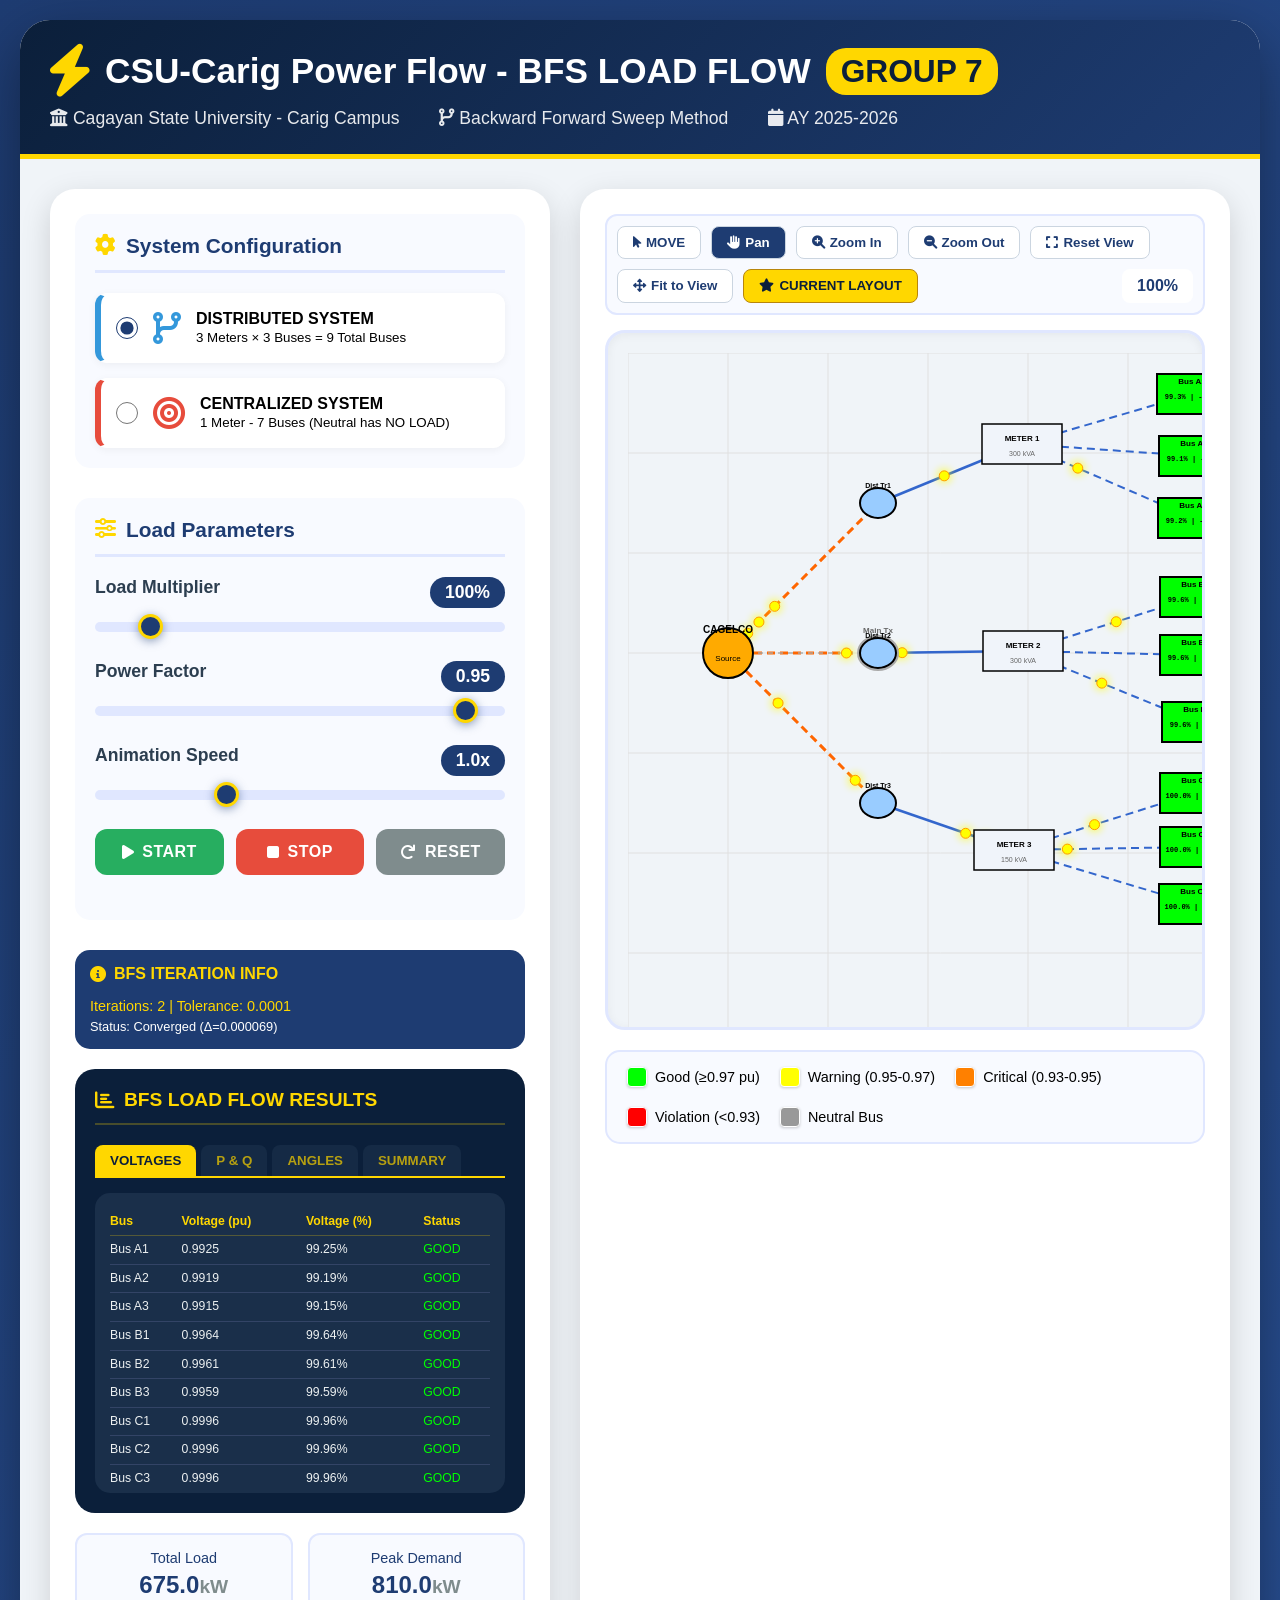
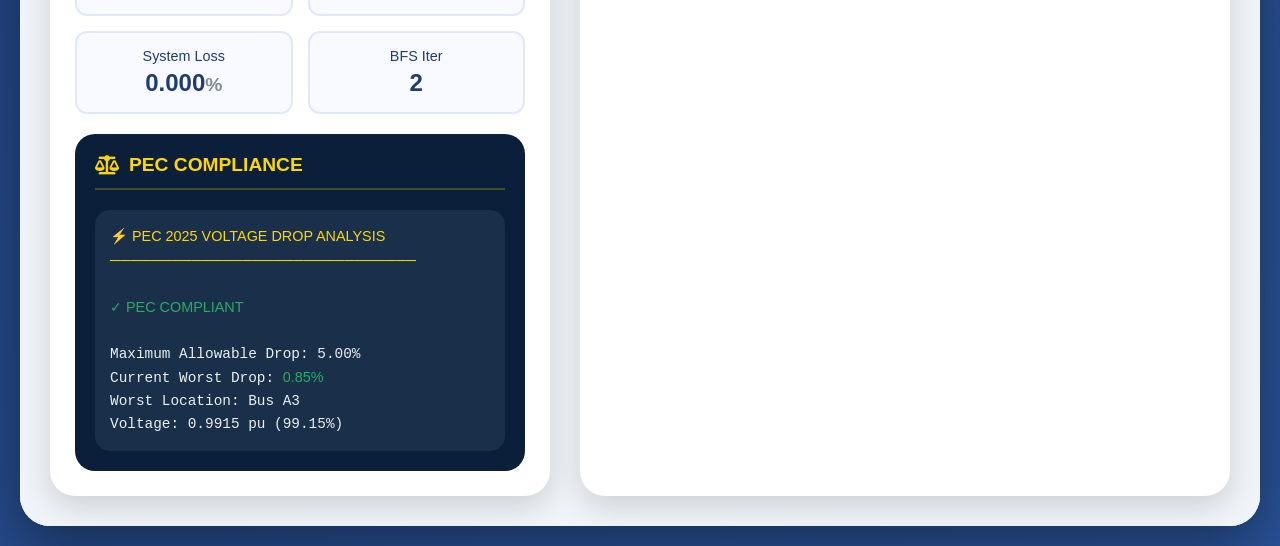
==== index2.html @ 40806233 "shit" ====
<!DOCTYPE html>
<html lang="en">
<head>
    <meta charset="UTF-8">
    <meta name="viewport" content="width=device-width, initial-scale=1.0">
    <title>CSU-Carig Power Flow - BFS LOAD FLOW</title>
    <style>
        * {
            margin: 0;
            padding: 0;
            box-sizing: border-box;
            font-family: 'Segoe UI', Tahoma, Geneva, Verdana, sans-serif;
        }

        body {
            background: linear-gradient(135deg, #1e3c72 0%, #2a5298 100%);
            min-height: 100vh;
            padding: 20px;
        }

        .container {
            max-width: 100%;
            margin: 0 auto;
            background: rgba(255, 255, 255, 0.98);
            border-radius: 30px;
            box-shadow: 0 20px 60px rgba(0, 0, 0, 0.4);
            overflow: hidden;
        }

        .header {
            background: linear-gradient(135deg, #0b1f3a, #1e3c72);
            color: white;
            padding: 25px 30px;
            border-bottom: 5px solid #ffd700;
        }

        .header h1 {
            font-size: 2.2em;
            margin-bottom: 10px;
            display: flex;
            align-items: center;
            gap: 15px;
        }

        .header h1 i {
            color: #ffd700;
            font-size: 1.5em;
        }

        .header .subtitle {
            font-size: 1.1em;
            opacity: 0.9;
            display: flex;
            gap: 40px;
            flex-wrap: wrap;
        }

        .badge {
            background: #ffd700;
            color: #0b1f3a;
            padding: 5px 15px;
            border-radius: 20px;
            font-weight: bold;
            font-size: 0.9em;
        }

        .main-content {
            display: flex;
            padding: 30px;
            gap: 30px;
            background: #f0f4f8;
        }

        .left-panel {
            flex: 0 0 500px;
            background: white;
            border-radius: 25px;
            box-shadow: 0 10px 30px rgba(0, 0, 0, 0.15);
            padding: 25px;
            height: fit-content;
        }

        .control-section {
            margin-bottom: 30px;
            background: #f8faff;
            border-radius: 15px;
            padding: 20px;
        }

        .control-section h3 {
            color: #1e3c72;
            margin-bottom: 20px;
            font-size: 1.3em;
            display: flex;
            align-items: center;
            gap: 10px;
            border-bottom: 3px solid #e0e7ff;
            padding-bottom: 12px;
        }

        .control-section h3 i {
            color: #ffd700;
        }

        .radio-group {
            display: flex;
            flex-direction: column;
            gap: 15px;
        }

        .radio-option {
            display: flex;
            align-items: center;
            gap: 15px;
            padding: 15px;
            background: white;
            border-radius: 12px;
            cursor: pointer;
            transition: all 0.3s;
            border: 2px solid transparent;
            box-shadow: 0 2px 8px rgba(0,0,0,0.05);
        }

        .radio-option:hover {
            transform: translateX(8px);
            box-shadow: 0 5px 15px rgba(0,0,0,0.1);
        }

        .radio-option.distributed {
            border-left: 6px solid #3498db;
        }

        .radio-option.centralized {
            border-left: 6px solid #e74c3c;
        }

        .radio-option input[type="radio"] {
            width: 22px;
            height: 22px;
            accent-color: #1e3c72;
        }

        .slider-group {
            margin-bottom: 25px;
        }

        .slider-label {
            display: flex;
            justify-content: space-between;
            margin-bottom: 10px;
            color: #2c3e50;
            font-weight: 600;
            font-size: 1.1em;
        }

        .slider {
            width: 100%;
            height: 10px;
            border-radius: 5px;
            background: #e0e7ff;
            outline: none;
            -webkit-appearance: none;
        }

        .slider::-webkit-slider-thumb {
            -webkit-appearance: none;
            width: 25px;
            height: 25px;
            border-radius: 50%;
            background: #1e3c72;
            cursor: pointer;
            box-shadow: 0 2px 10px rgba(30, 60, 114, 0.5);
            transition: all 0.2s;
            border: 3px solid #ffd700;
        }

        .slider::-webkit-slider-thumb:hover {
            transform: scale(1.2);
            background: #2a5298;
        }

        .value-badge {
            background: #1e3c72;
            color: white;
            padding: 5px 15px;
            border-radius: 25px;
            font-size: 1em;
            font-weight: bold;
        }

        .button-grid {
            display: grid;
            grid-template-columns: repeat(3, 1fr);
            gap: 12px;
            margin: 25px 0;
        }

        .btn {
            padding: 14px;
            border: none;
            border-radius: 12px;
            font-weight: 700;
            cursor: pointer;
            transition: all 0.3s;
            display: flex;
            align-items: center;
            justify-content: center;
            gap: 8px;
            font-size: 1em;
            letter-spacing: 0.5px;
        }

        .btn-start {
            background: #27ae60;
            color: white;
        }

        .btn-start:hover {
            background: #2ecc71;
            transform: translateY(-3px);
            box-shadow: 0 10px 20px rgba(39, 174, 96, 0.4);
        }

        .btn-stop {
            background: #e74c3c;
            color: white;
        }

        .btn-stop:hover {
            background: #c0392b;
            transform: translateY(-3px);
            box-shadow: 0 10px 20px rgba(231, 76, 60, 0.4);
        }

        .btn-reset {
            background: #7f8c8d;
            color: white;
        }

        .btn-reset:hover {
            background: #95a5a6;
            transform: translateY(-3px);
        }

        .config-section {
            background: #1e3c72;
            border-radius: 15px;
            padding: 15px;
            margin-top: 20px;
            color: white;
        }

        .config-section h4 {
            color: #ffd700;
            margin-bottom: 15px;
            display: flex;
            align-items: center;
            gap: 8px;
        }

        .config-buttons {
            display: grid;
            grid-template-columns: 1fr 1fr;
            gap: 10px;
            margin-bottom: 15px;
        }

        .config-btn {
            background: #2a5298;
            color: white;
            border: none;
            padding: 10px;
            border-radius: 8px;
            cursor: pointer;
            font-weight: 600;
            transition: all 0.2s;
            border: 1px solid #ffd700;
        }

        .config-btn:hover {
            background: #ffd700;
            color: #1e3c72;
        }

        .config-export {
            background: #0b1f3a;
            border-radius: 8px;
            padding: 12px;
            margin-top: 10px;
        }

        .config-export textarea {
            width: 100%;
            height: 120px;
            background: #1a2f4a;
            color: #ffd700;
            border: 1px solid #ffd700;
            border-radius: 5px;
            padding: 10px;
            font-family: monospace;
            font-size: 12px;
            resize: vertical;
            margin-bottom: 10px;
        }

        .canvas-toolbar {
            display: flex;
            gap: 10px;
            margin-bottom: 15px;
            padding: 10px;
            background: #f8faff;
            border-radius: 12px;
            border: 2px solid #e0e7ff;
            flex-wrap: wrap;
        }

        .canvas-btn {
            padding: 8px 15px;
            border: none;
            border-radius: 8px;
            background: white;
            color: #1e3c72;
            font-weight: 600;
            cursor: pointer;
            transition: all 0.2s;
            border: 1px solid #cbd5e0;
            display: flex;
            align-items: center;
            gap: 5px;
        }

        .canvas-btn:hover {
            background: #1e3c72;
            color: white;
        }

        .canvas-btn.active {
            background: #1e3c72;
            color: white;
        }

        .canvas-btn.special {
            background: #ffd700;
            color: #0b1f3a;
            border-color: #b8860b;
        }

        .canvas-btn.special:hover {
            background: #ffed4a;
        }

        .zoom-level {
            margin-left: auto;
            padding: 8px 15px;
            background: white;
            border-radius: 8px;
            font-weight: 600;
            color: #1e3c72;
        }

        .data-panel {
            background: #0b1f3a;
            border-radius: 20px;
            padding: 20px;
            color: #ecf0f1;
            margin-top: 20px;
        }

        .data-panel h4 {
            color: #ffd700;
            margin-bottom: 20px;
            font-size: 1.2em;
            display: flex;
            align-items: center;
            gap: 10px;
            border-bottom: 2px solid #ffd70040;
            padding-bottom: 12px;
        }

        .data-content {
            font-family: 'Courier New', monospace;
            font-size: 0.9em;
            line-height: 1.6;
            background: #1a2f4a;
            padding: 15px;
            border-radius: 15px;
            max-height: 300px;
            overflow-y: auto;
        }

        .data-content::-webkit-scrollbar {
            width: 8px;
        }

        .data-content::-webkit-scrollbar-track {
            background: #1a2f4a;
        }

        .data-content::-webkit-scrollbar-thumb {
            background: #ffd700;
            border-radius: 4px;
        }

        .load-flow-table {
            width: 100%;
            border-collapse: collapse;
            font-size: 0.85em;
        }

        .load-flow-table th {
            color: #ffd700;
            text-align: left;
            padding: 4px 0;
            border-bottom: 1px solid #ffd70040;
        }

        .load-flow-table td {
            padding: 4px 0;
            border-bottom: 1px solid #334466;
        }

        .load-flow-table tr:last-child td {
            border-bottom: none;
        }

        .good { color: #00ff00; }
        .warning { color: #ffff00; }
        .violation { color: #ff0000; }
        .neutral { color: #999999; }

        .metrics-grid {
            display: grid;
            grid-template-columns: repeat(2, 1fr);
            gap: 15px;
            margin: 20px 0;
        }

        .metric-card {
            background: #f8faff;
            border-radius: 12px;
            padding: 15px;
            text-align: center;
            border: 2px solid #e0e7ff;
        }

        .metric-card .label {
            color: #1e3c72;
            font-size: 0.9em;
            margin-bottom: 5px;
        }

        .metric-card .value {
            font-size: 1.5em;
            font-weight: bold;
            color: #1e3c72;
        }

        .metric-card .unit {
            font-size: 0.8em;
            color: #7f8c8d;
        }

        .right-panel {
            flex: 1;
            min-width: 0;
            background: white;
            border-radius: 25px;
            box-shadow: 0 10px 30px rgba(0, 0, 0, 0.15);
            padding: 25px;
            display: flex;
            flex-direction: column;
        }

        .canvas-container {
            background: #f0f4f8;
            border-radius: 20px;
            padding: 20px;
            position: relative;
            overflow: auto;
            height: 700px;
            width: 100%;
            border: 3px solid #e0e7ff;
            box-shadow: inset 0 2px 10px rgba(0,0,0,0.05);
            cursor: grab;
        }

        .canvas-container:active {
            cursor: grabbing;
        }

        #powerCanvas {
            display: block;
            background: #f0f4f8;
            width: 2500px;
            height: 1800px;
            max-width: none;
            transform-origin: 0 0;
        }

        .legend {
            display: flex;
            gap: 20px;
            margin-top: 20px;
            padding: 15px 20px;
            background: #f8faff;
            border-radius: 15px;
            flex-wrap: wrap;
            border: 2px solid #e0e7ff;
            font-size: 0.9em;
        }

        .legend-item {
            display: flex;
            align-items: center;
            gap: 8px;
        }

        .color-box {
            width: 20px;
            height: 20px;
            border-radius: 4px;
            border: 1px solid white;
            box-shadow: 0 1px 3px rgba(0,0,0,0.2);
        }

        .color-box.green { background: #00ff00; }
        .color-box.yellow { background: #ffff00; }
        .color-box.orange { background: #ff8000; }
        .color-box.red { background: #ff0000; }
        .color-box.gray { background: #999999; }

        .tab-container {
            display: flex;
            gap: 5px;
            margin-bottom: 15px;
            border-bottom: 2px solid #ffd700;
        }

        .tab {
            padding: 8px 15px;
            background: #1a2f4a;
            color: #ffd700;
            border: none;
            border-radius: 8px 8px 0 0;
            cursor: pointer;
            font-weight: 600;
            opacity: 0.7;
        }

        .tab.active {
            opacity: 1;
            background: #ffd700;
            color: #0b1f3a;
        }

        .tab-content {
            display: none;
        }

        .tab-content.active {
            display: block;
        }
    </style>
    <link rel="stylesheet" href="https://cdnjs.cloudflare.com/ajax/libs/font-awesome/6.0.0/css/all.min.css">
</head>
<body>
    <div class="container">
        <div class="header">
            <h1>
                <i class="fas fa-bolt"></i>
                CSU-Carig Power Flow - BFS LOAD FLOW
                <span class="badge">GROUP 7</span>
            </h1>
            <div class="subtitle">
                <span><i class="fas fa-university"></i> Cagayan State University - Carig Campus</span>
                <span><i class="fas fa-code-branch"></i> Backward Forward Sweep Method</span>
                <span><i class="fas fa-calendar"></i> AY 2025-2026</span>
            </div>
        </div>

        <div class="main-content">
            <!-- Left Panel -->
            <div class="left-panel">
                <div class="control-section">
                    <h3><i class="fas fa-cog"></i> System Configuration</h3>
                    <div class="radio-group">
                        <label class="radio-option distributed">
                            <input type="radio" name="system" value="distributed" checked onchange="changeSystem('distributed')">
                            <i class="fas fa-code-branch fa-2x" style="color: #3498db;"></i>
                            <div>
                                <strong>DISTRIBUTED SYSTEM</strong><br>
                                <small>3 Meters × 3 Buses = 9 Total Buses</small>
                            </div>
                        </label>
                        <label class="radio-option centralized">
                            <input type="radio" name="system" value="centralized" onchange="changeSystem('centralized')">
                            <i class="fas fa-bullseye fa-2x" style="color: #e74c3c;"></i>
                            <div>
                                <strong>CENTRALIZED SYSTEM</strong><br>
                                <small>1 Meter - 7 Buses (Neutral has NO LOAD)</small>
                            </div>
                        </label>
                    </div>
                </div>

                <div class="control-section">
                    <h3><i class="fas fa-sliders-h"></i> Load Parameters</h3>
                    
                    <div class="slider-group">
                        <div class="slider-label">
                            <span>Load Multiplier</span>
                            <span class="value-badge" id="loadValue">100%</span>
                        </div>
                        <input type="range" class="slider" id="loadSlider" min="0.5" max="5.0" step="0.1" value="1.0" oninput="updateLoad(this.value)">
                    </div>

                    <div class="slider-group">
                        <div class="slider-label">
                            <span>Power Factor</span>
                            <span class="value-badge" id="pfValue">0.95</span>
                        </div>
                        <input type="range" class="slider" id="pfSlider" min="0.3" max="1.0" step="0.01" value="0.95" oninput="updatePF(this.value)">
                    </div>

                    <div class="slider-group">
                        <div class="slider-label">
                            <span>Animation Speed</span>
                            <span class="value-badge" id="speedValue">1.0x</span>
                        </div>
                        <input type="range" class="slider" id="speedSlider" min="0.1" max="3.0" step="0.1" value="1.0" oninput="updateSpeed(this.value)">
                    </div>

                    <div class="button-grid">
                        <button class="btn btn-start" onclick="startAnimation()">
                            <i class="fas fa-play"></i> START
                        </button>
                        <button class="btn btn-stop" onclick="stopAnimation()">
                            <i class="fas fa-stop"></i> STOP
                        </button>
                        <button class="btn btn-reset" onclick="resetSimulation()">
                            <i class="fas fa-redo"></i> RESET
                        </button>
                    </div>
                </div>

                <!-- BFS Info Panel -->
                <div class="config-section">
                    <h4><i class="fas fa-info-circle"></i> BFS ITERATION INFO</h4>
                    <div id="bfsInfo" style="font-size: 0.9em; color: #ffd700;">
                        Iterations: 0 | Tolerance: 0.0001
                    </div>
                    <div id="bfsStatus" style="margin-top: 5px; font-size: 0.8em;">
                        Status: Ready
                    </div>
                </div>

                <!-- Load Flow Results Tabs -->
                <div class="data-panel">
                    <h4><i class="fas fa-chart-bar"></i> BFS LOAD FLOW RESULTS</h4>
                    
                    <div class="tab-container">
                        <button class="tab active" onclick="switchTab('voltages')">VOLTAGES</button>
                        <button class="tab" onclick="switchTab('power')">P & Q</button>
                        <button class="tab" onclick="switchTab('angles')">ANGLES</button>
                        <button class="tab" onclick="switchTab('summary')">SUMMARY</button>
                    </div>
                    
                    <div id="voltages-tab" class="tab-content active">
                        <div class="data-content" id="voltageDisplay">
                            Computing voltages...
                        </div>
                    </div>
                    
                    <div id="power-tab" class="tab-content">
                        <div class="data-content" id="powerDisplay">
                            Computing power flow...
                        </div>
                    </div>
                    
                    <div id="angles-tab" class="tab-content">
                        <div class="data-content" id="angleDisplay">
                            Computing voltage angles...
                        </div>
                    </div>
                    
                    <div id="summary-tab" class="tab-content">
                        <div class="data-content" id="summaryDisplay">
                            Computing summary...
                        </div>
                    </div>
                </div>

                <!-- System Metrics -->
                <div class="metrics-grid" id="loadMetrics">
                    <!-- Populated by JavaScript -->
                </div>

                <!-- PEC Compliance -->
                <div class="data-panel">
                    <h4><i class="fas fa-balance-scale"></i> PEC COMPLIANCE</h4>
                    <div class="data-content" id="complianceDisplay">
                        Calculating compliance...
                    </div>
                </div>
            </div>

            <!-- Right Panel -->
            <div class="right-panel">
                <div class="canvas-toolbar">
                    <button class="canvas-btn" onclick="setMode('select')" id="modeSelect">
                        <i class="fas fa-mouse-pointer"></i> MOVE
                    </button>
                    <button class="canvas-btn" onclick="setMode('pan')" id="modePan">
                        <i class="fas fa-hand-paper"></i> Pan
                    </button>
                    <button class="canvas-btn" onclick="zoomIn()">
                        <i class="fas fa-search-plus"></i> Zoom In
                    </button>
                    <button class="canvas-btn" onclick="zoomOut()">
                        <i class="fas fa-search-minus"></i> Zoom Out
                    </button>
                    <button class="canvas-btn" onclick="resetView()">
                        <i class="fas fa-expand"></i> Reset View
                    </button>
                    <button class="canvas-btn" onclick="fitToView()">
                        <i class="fas fa-arrows-alt"></i> Fit to View
                    </button>
                    <button class="canvas-btn special" onclick="loadYourLayout()">
                        <i class="fas fa-star"></i> CURRENT LAYOUT
                    </button>
                    <span class="zoom-level" id="zoomLevel">100%</span>
                </div>
                <div class="canvas-container" id="canvasContainer">
                    <canvas id="powerCanvas" width="2500" height="1800"></canvas>
                </div>

                <!-- Legend -->
                <div class="legend">
                    <div class="legend-item"><div class="color-box green"></div><span>Good (≥0.97 pu)</span></div>
                    <div class="legend-item"><div class="color-box yellow"></div><span>Warning (0.95-0.97)</span></div>
                    <div class="legend-item"><div class="color-box orange"></div><span>Critical (0.93-0.95)</span></div>
                    <div class="legend-item"><div class="color-box red"></div><span>Violation (<0.93)</span></div>
                    <div class="legend-item"><div class="color-box gray"></div><span>Neutral Bus</span></div>
                </div>
            </div>
        </div>
    </div>

    <script>
        // System state
        let systemType = 'distributed';
        let animationRunning = true;
        let loadMultiplier = 1.0;
        let powerFactor = 0.95;
        let animationSpeed = 1.0;
        let animationFrame;
        
        const transformerPF = 0.9;
        const Vbase = 230; // nominal voltage in volts
        const Sbase = 25000; // 25kVA base
        const BFS_TOLERANCE = 0.0001;
        const BFS_MAX_ITER = 50;

        // Bus names
        const distBusNames = ["Bus A1", "Bus A2", "Bus A3", "Bus B1", "Bus B2", "Bus B3", "Bus C1", "Bus C2", "Bus C3"];
        const centBusNames = ["Bus 1", "Bus 2", "Bus 3", "Bus 4", "Bus 5", "Bus 6", "Bus 7 (NEUTRAL)"];

        // Bus kVA ratings
        const distBuses = [
            { name: "Bus A1", kva: 100 }, { name: "Bus A2", kva: 100 }, { name: "Bus A3", kva: 100 },
            { name: "Bus B1", kva: 100 }, { name: "Bus B2", kva: 100 }, { name: "Bus B3", kva: 100 },
            { name: "Bus C1", kva: 50 }, { name: "Bus C2", kva: 50 }, { name: "Bus C3", kva: 50 }
        ];

        const centBuses = [
            { name: "Bus 1", kva: 150 }, { name: "Bus 2", kva: 150 }, { name: "Bus 3", kva: 150 },
            { name: "Bus 4", kva: 100 }, { name: "Bus 5", kva: 100 }, { name: "Bus 6", kva: 50 },
            { name: "Bus 7 (Neutral)", kva: 0 }
        ];

        let Pbase = [];
        let Qbase = [];

        // Line impedance data
        const lineData = {
            distributed: {
                meter1: { r: 0.0114, x: 0.0473 },
                meter2: { r: 0.0055, x: 0.0226 },
                meter3: { r: 0.0011, x: 0.0046 }
            },
            centralized: {
                main: { r: 0.0158, x: 0.0656 }
            }
        };

        // Load flow results storage
        let loadFlowResults = {
            voltages: [],
            angles: [],
            P: [],
            Q: [],
            branchP: [],
            branchQ: [],
            branchCurrents: [],
            branchLossesP: [],
            branchLossesQ: [],
            totalP: 0,
            totalQ: 0,
            totalPLoss: 0,
            totalQLoss: 0,
            iterations: 0,
            maxDeviation: 0
        };

        // Network topology storage
        let networkBranches = [];
        let nodeChildren = {};

        function updatePbase() {
            if (systemType === 'distributed') {
                Pbase = distBuses.map(bus => bus.kva * transformerPF);
                Qbase = distBuses.map(bus => bus.kva * Math.sqrt(1 - transformerPF * transformerPF));
            } else {
                Pbase = centBuses.map(bus => bus.kva * transformerPF);
                Qbase = centBuses.map(bus => bus.kva * Math.sqrt(1 - transformerPF * transformerPF));
            }
        }
        updatePbase();

        // Fixed positions
        const sourcePos = { x: 100, y: 300 };
        const mainTxPos = { x: 250, y: 300 };

        // Layout positions
        const yourDistBusPositions = [
            { x: 564, y: 41 }, { x: 565, y: 165 }, { x: 566, y: 103 },
            { x: 567, y: 244 }, { x: 567, y: 302 }, { x: 569, y: 369 },
            { x: 567, y: 440 }, { x: 567, y: 494 }, { x: 566, y: 551 }
        ];

        const yourDistMeterPos = {
            'METER 1 (300 kVA)': { x: 394, y: 91 },
            'METER 2 (300 kVA)': { x: 395, y: 298 },
            'METER 3 (150 kVA)': { x: 386, y: 497 }
        };

        const yourDistTxPos = [
            { x: 250, y: 150 }, { x: 250, y: 300 }, { x: 250, y: 450 }
        ];

        const yourCentBusPositions = [
            { x: 606, y: 113 }, { x: 604, y: 173 }, { x: 601, y: 237 },
            { x: 601, y: 298 }, { x: 601, y: 365 }, { x: 606, y: 433 },
            { x: 606, y: 501 }
        ];

        const yourCentMeterPos = {
            'Catgelo 1 → (Met) 750 kVA': { x: 374, y: 296 }
        };

        // Variables
        let busPositions = [];
        let meterPos = {};
        let distTxPos = [];
        let particles = [];
        let busVoltages = [];

        // Canvas interaction variables
        let scale = 1.0;
        let offsetX = 0;
        let offsetY = 0;
        let isDragging = false;
        let lastX, lastY;
        let mode = 'pan';
        let selectedElement = null;
        let selectedType = null;
        let selectedIndex = null;
        let selectedName = null;
        let dragOffsetX, dragOffsetY;

        // ===========================================
        // NETWORK TOPOLOGY FUNCTIONS
        // ===========================================
        function buildNetworkTopology() {
            const branches = [];
            const children = {};
            
            if (systemType === 'distributed') {
                // Source node (0) to meters (1,2,3)
                branches.push({ from: 0, to: 1, r: lineData.distributed.meter1.r, x: lineData.distributed.meter1.x, name: 'Src-M1' });
                branches.push({ from: 0, to: 2, r: lineData.distributed.meter2.r, x: lineData.distributed.meter2.x, name: 'Src-M2' });
                branches.push({ from: 0, to: 3, r: lineData.distributed.meter3.r, x: lineData.distributed.meter3.x, name: 'Src-M3' });
                
                // Meter 1 to its buses (4,5,6) - Bus A1, A2, A3
                branches.push({ from: 1, to: 4, r: lineData.distributed.meter1.r * 0.5, x: lineData.distributed.meter1.x * 0.5, name: 'M1-A1' });
                branches.push({ from: 1, to: 5, r: lineData.distributed.meter1.r * 0.8, x: lineData.distributed.meter1.x * 0.8, name: 'M1-A2' });
                branches.push({ from: 1, to: 6, r: lineData.distributed.meter1.r * 1.0, x: lineData.distributed.meter1.x * 1.0, name: 'M1-A3' });
                
                // Meter 2 to its buses (7,8,9) - Bus B1, B2, B3
                branches.push({ from: 2, to: 7, r: lineData.distributed.meter2.r * 0.5, x: lineData.distributed.meter2.x * 0.5, name: 'M2-B1' });
                branches.push({ from: 2, to: 8, r: lineData.distributed.meter2.r * 0.8, x: lineData.distributed.meter2.x * 0.8, name: 'M2-B2' });
                branches.push({ from: 2, to: 9, r: lineData.distributed.meter2.r * 1.0, x: lineData.distributed.meter2.x * 1.0, name: 'M2-B3' });
                
                // Meter 3 to its buses (10,11,12) - Bus C1, C2, C3
                branches.push({ from: 3, to: 10, r: lineData.distributed.meter3.r * 0.5, x: lineData.distributed.meter3.x * 0.5, name: 'M3-C1' });
                branches.push({ from: 3, to: 11, r: lineData.distributed.meter3.r * 0.8, x: lineData.distributed.meter3.x * 0.8, name: 'M3-C2' });
                branches.push({ from: 3, to: 12, r: lineData.distributed.meter3.r * 1.0, x: lineData.distributed.meter3.x * 1.0, name: 'M3-C3' });
                
                // Build children map
                branches.forEach(b => {
                    if (!children[b.from]) children[b.from] = [];
                    children[b.from].push(b);
                });
                
            } else {
                // CENTRALIZED - radial line from source (0) to bus 1 to bus 2 ... to bus 6
                // Bus indices: 0=source, 1=Bus1, 2=Bus2, 3=Bus3, 4=Bus4, 5=Bus5, 6=Bus6, 7=Neutral
                branches.push({ from: 0, to: 1, r: lineData.centralized.main.r * 0.2, x: lineData.centralized.main.x * 0.2, name: 'Src-Bus1' });
                branches.push({ from: 1, to: 2, r: lineData.centralized.main.r * 0.2, x: lineData.centralized.main.x * 0.2, name: 'Bus1-Bus2' });
                branches.push({ from: 2, to: 3, r: lineData.centralized.main.r * 0.2, x: lineData.centralized.main.x * 0.2, name: 'Bus2-Bus3' });
                branches.push({ from: 3, to: 4, r: lineData.centralized.main.r * 0.15, x: lineData.centralized.main.x * 0.15, name: 'Bus3-Bus4' });
                branches.push({ from: 4, to: 5, r: lineData.centralized.main.r * 0.15, x: lineData.centralized.main.x * 0.15, name: 'Bus4-Bus5' });
                branches.push({ from: 5, to: 6, r: lineData.centralized.main.r * 0.1, x: lineData.centralized.main.x * 0.1, name: 'Bus5-Bus6' });
                
                // Neutral bus (no load, just for display)
                branches.push({ from: 0, to: 7, r: 0.001, x: 0.001, name: 'Src-Neutral' });
                
                // Build children map
                branches.forEach(b => {
                    if (!children[b.from]) children[b.from] = [];
                    children[b.from].push(b);
                });
            }
            
            return { branches, children };
        }

        // ===========================================
        // BACKWARD FORWARD SWEEP METHOD
        // Based on paper: ICAET2017124
        // ===========================================
      function backwardForwardSweep() {
    
    
    const topology = buildNetworkTopology();
    networkBranches = topology.branches;
    nodeChildren = topology.children;
    
    const busCount = systemType === 'distributed' ? 13 : 8;
    const loadBusCount = systemType === 'distributed' ? 9 : 7;
    
    // FIX 1: Better initial voltages
    let V = new Array(busCount).fill(1.0);
    let V_prev = [...V];
    let I = new Array(networkBranches.length).fill(0);
    let P_loss = new Array(networkBranches.length).fill(0);
    let Q_loss = new Array(networkBranches.length).fill(0);
    
    let iteration = 0;
    let maxDeviation = 1.0;
    
    while (maxDeviation > BFS_TOLERANCE && iteration < BFS_MAX_ITER) {
        iteration++;
        
        // Calculate load currents
        const loadCurrents = new Array(busCount).fill(0);
        
        for (let i = 0; i < busCount; i++) {
            let isLoadBus = false;
            let loadIndex = -1;
            
            if (systemType === 'distributed') {
                if (i >= 4 && i <= 12) {
                    isLoadBus = true;
                    loadIndex = i - 4;
                }
            } else {
                if (i >= 1 && i <= 6) {
                    isLoadBus = true;
                    loadIndex = i - 1;
                }
            }
            
            if (isLoadBus && loadIndex !== -1) {
                const P = Pbase[loadIndex] * loadMultiplier;
                const Q = Qbase[loadIndex] * loadMultiplier * (powerFactor / 0.95);
                
                // FIX 2: Current calculation with voltage
                const S_mag = Math.sqrt(P*P + Q*Q) / 1000; // Convert to MVA
                loadCurrents[i] = S_mag / V[i]; // Current in per unit
            }
        }
        
        // BACKWARD SWEEP
        for (let j = 0; j < networkBranches.length; j++) {
            const branch = networkBranches[j];
            I[j] = loadCurrents[branch.to];
        }
        
        const visited = new Array(busCount).fill(false);
        
        function backwardSweep(node) {
            if (visited[node]) return 0;
            visited[node] = true;
            
            let totalCurrent = loadCurrents[node];
            
            if (nodeChildren[node]) {
                for (let childBranch of nodeChildren[node]) {
                    const childIndex = networkBranches.indexOf(childBranch);
                    if (childIndex !== -1) {
                        const childCurrent = backwardSweep(childBranch.to);
                        I[childIndex] = childCurrent;
                        totalCurrent += childCurrent;
                    }
                }
            }
            
            return totalCurrent;
        }
        
        visited.fill(false);
        if (nodeChildren[0]) {
            for (let childBranch of nodeChildren[0]) {
                const childIndex = networkBranches.indexOf(childBranch);
                if (childIndex !== -1) {
                    I[childIndex] = backwardSweep(childBranch.to);
                }
            }
        }
        
        // FORWARD SWEEP - FIXED SCALING
        V[0] = 1.0;
        
        const queue = [0];
        const forwardVisited = new Array(busCount).fill(false);
        forwardVisited[0] = true;
        
        while (queue.length > 0) {
            const currentNode = queue.shift();
            
            if (nodeChildren[currentNode]) {
                for (let childBranch of nodeChildren[currentNode]) {
                    const childNode = childBranch.to;
                    if (!forwardVisited[childNode]) {
                        const branchIndex = networkBranches.indexOf(childBranch);
                        if (branchIndex !== -1) {
                            // FIX 3: Correct voltage drop formula
                            const Z_mag = Math.sqrt(childBranch.r*childBranch.r + childBranch.x*childBranch.x);
                            // ΔV = I * Z (in per unit)
                            const voltageDrop = I[branchIndex] * Z_mag / Vbase * 100; // Scale correctly
                            V[childNode] = V[currentNode] - voltageDrop;
                            
                            // FIX 4: Correct loss calculation (in kW)
                            P_loss[branchIndex] = I[branchIndex] * I[branchIndex] * childBranch.r * Vbase / 1000;
                            Q_loss[branchIndex] = I[branchIndex] * I[branchIndex] * childBranch.x * Vbase / 1000;
                        }
                        
                        forwardVisited[childNode] = true;
                        queue.push(childNode);
                    }
                }
            }
        }
        
        // Check convergence
        maxDeviation = 0;
        for (let i = 0; i < busCount; i++) {
            const deviation = Math.abs(V[i] - V_prev[i]);
            if (deviation > maxDeviation) maxDeviation = deviation;
        }
        
        V_prev = [...V];
        
        if (iteration % 10 === 0) {
            console.log(`BFS Iter ${iteration}: Max deviation = ${maxDeviation.toFixed(6)}`);
        }
    }
    
    // AFTER CONVERGENCE - Update BFS Info Panel

    
    // UPDATE THE DISPLAY PANEL
    document.getElementById('bfsInfo').innerHTML = `Iterations: ${iteration} | Tolerance: ${BFS_TOLERANCE}`;
    document.getElementById('bfsStatus').innerHTML = `Status: Converged (Δ=${maxDeviation.toFixed(6)})`;

    
    // Prepare results
    const results = {
        voltages: [],
        angles: [],
        P: [],
        Q: [],
        branchP: [],
        branchQ: [],
        branchCurrents: I,
        branchLossesP: P_loss,
        branchLossesQ: Q_loss,
        totalP: 0,
        totalQ: 0,
        totalPLoss: 0,
        totalQLoss: 0,
        iterations: iteration,
        maxDeviation: maxDeviation
    };
    
    if (systemType === 'distributed') {
    for (let i = 0; i < 9; i++) {
        const busIdx = i + 4;
        // REMOVED CLAMPING - using actual BFS voltage
        results.voltages[i] = V[busIdx];
        
        const drop = 1.0 - results.voltages[i];
        results.angles[i] = -drop * 20;
        
        results.P[i] = Pbase[i] * loadMultiplier;
        results.Q[i] = Qbase[i] * loadMultiplier * (powerFactor / 0.95);
        
        results.totalP += results.P[i];
        results.totalQ += results.Q[i];
    }
} else {
    for (let i = 0; i < 6; i++) {
        const busIdx = i + 1;
        // REMOVED CLAMPING - using actual BFS voltage
        results.voltages[i] = V[busIdx];
        
        const drop = 1.0 - results.voltages[i];
        results.angles[i] = -drop * 30;
        
        results.P[i] = Pbase[i] * loadMultiplier;
        results.Q[i] = Qbase[i] * loadMultiplier * (powerFactor / 0.95);
        
        results.totalP += results.P[i];
        results.totalQ += results.Q[i];
    }
    results.voltages[6] = 0.01;
    results.angles[6] = 0;
    results.P[6] = 0;
    results.Q[6] = 0;
}
    
    // Sum losses
    for (let j = 0; j < networkBranches.length; j++) {
        results.totalPLoss += P_loss[j];
        results.totalQLoss += Q_loss[j];
    }
    
    return results;
}


        // Update all displays with load flow results
        function updateAllDisplays() {
            loadFlowResults = backwardForwardSweep();
            busVoltages = loadFlowResults.voltages;
            
            updateVoltageDisplay();
            updatePowerDisplay();
            updateAngleDisplay();
            updateSummaryDisplay();
            updateLoadMetrics();
            updateComplianceDisplay();
        }

        function updateVoltageDisplay() {
            const currentBusNames = systemType === 'distributed' ? distBusNames : centBusNames;
            let html = '<table class="load-flow-table">';
            html += '<tr><th>Bus</th><th>Voltage (pu)</th><th>Voltage (%)</th><th>Status</th></tr>';
            
            for (let i = 0; i < loadFlowResults.voltages.length; i++) {
                const v = loadFlowResults.voltages[i];
                const percent = (v * 100).toFixed(2);
                let status, statusClass;
                
                if (systemType === 'centralized' && i === 6) {
                    status = 'NEUTRAL';
                    statusClass = 'neutral';
                } else {
                    if (v >= 0.97) { status = 'GOOD'; statusClass = 'good'; }
                    else if (v >= 0.95) { status = 'WARNING'; statusClass = 'warning'; }
                    else { status = 'VIOLATION'; statusClass = 'violation'; }
                }
                
                html += `<tr>`;
                html += `<td>${currentBusNames[i]}</td>`;
                html += `<td>${v.toFixed(4)}</td>`;
                html += `<td>${percent}%</td>`;
                html += `<td class="${statusClass}">${status}</td>`;
                html += `</tr>`;
            }
            
            html += '</table>';
            document.getElementById('voltageDisplay').innerHTML = html;
        }

        function updatePowerDisplay() {
            const currentBusNames = systemType === 'distributed' ? distBusNames : centBusNames;
            let html = '<table class="load-flow-table">';
            html += '<tr><th>Bus</th><th>P (kW)</th><th>Q (kVAR)</th><th>S (kVA)</th><th>PF</th></tr>';
            
            for (let i = 0; i < loadFlowResults.P.length; i++) {
                if (systemType === 'centralized' && i === 6) {
                    html += `<tr><td>${currentBusNames[i]}</td><td colspan="4" class="neutral">NO LOAD</td></tr>`;
                } else {
                    const P = loadFlowResults.P[i].toFixed(2);
                    const Q = loadFlowResults.Q[i].toFixed(2);
                    const S = Math.sqrt(loadFlowResults.P[i]**2 + loadFlowResults.Q[i]**2).toFixed(2);
                    const PF = (loadFlowResults.P[i] / Math.sqrt(loadFlowResults.P[i]**2 + loadFlowResults.Q[i]**2)).toFixed(3);
                    
                    html += `<tr>`;
                    html += `<td>${currentBusNames[i]}</td>`;
                    html += `<td>${P}</td>`;
                    html += `<td>${Q}</td>`;
                    html += `<td>${S}</td>`;
                    html += `<td>${PF}</td>`;
                    html += `</tr>`;
                }
            }
            
            html += '</table>';
            
            // Add branch flows
            html += '<br><span style="color: #ffd700;">BRANCH LOSSES:</span><br>';
            html += '<table class="load-flow-table">';
            html += '<tr><th>Branch</th><th>P Loss (kW)</th><th>Q Loss (kVAR)</th></tr>';
            
            // Show only first few branches to avoid clutter
            const maxBranches = Math.min(6, loadFlowResults.branchLossesP.length);
            for (let j = 0; j < maxBranches; j++) {
                if (loadFlowResults.branchLossesP[j] > 0.0001) {
                    html += `<tr>`;
                    html += `<td>Branch ${j+1}</td>`;
                    html += `<td>${(loadFlowResults.branchLossesP[j] * 1000).toFixed(2)}</td>`;
                    html += `<td>${(loadFlowResults.branchLossesQ[j] * 1000).toFixed(2)}</td>`;
                    html += `</tr>`;
                }
            }
            
            html += '</table>';
            
            document.getElementById('powerDisplay').innerHTML = html;
        }

        function updateAngleDisplay() {
            const currentBusNames = systemType === 'distributed' ? distBusNames : centBusNames;
            let html = '<table class="load-flow-table">';
            html += '<tr><th>Bus</th><th>Voltage Angle (°)</th><th>Relative to Source</th></tr>';
            
            for (let i = 0; i < loadFlowResults.angles.length; i++) {
                if (systemType === 'centralized' && i === 6) {
                    html += `<tr><td>${currentBusNames[i]}</td><td colspan="2" class="neutral">NEUTRAL</td></tr>`;
                } else {
                    const angle = loadFlowResults.angles[i].toFixed(2);
                    const absAngle = Math.abs(angle);
                    let indicator = '→';
                    if (angle < 0) indicator = '↘︎';
                    
                    html += `<tr>`;
                    html += `<td>${currentBusNames[i]}</td>`;
                    html += `<td>${angle}°</td>`;
                    html += `<td>${indicator} Lagging by ${absAngle}°</td>`;
                    html += `</tr>`;
                }
            }
            
            html += '</table>';
            
            // Add explanation
            html += '<br><span style="color: #ffd700;">Note:</span> Negative angles indicate lagging power factor (inductive loads)';
            
            document.getElementById('angleDisplay').innerHTML = html;
        }

        function updateSummaryDisplay() {
            const totalP = loadFlowResults.totalP.toFixed(2);
            const totalQ = loadFlowResults.totalQ.toFixed(2);
            const totalS = Math.sqrt(loadFlowResults.totalP**2 + loadFlowResults.totalQ**2).toFixed(2);
            const totalLossP = (loadFlowResults.totalPLoss * 1000).toFixed(2);
            const avgPF = (loadFlowResults.totalP / Math.sqrt(loadFlowResults.totalP**2 + loadFlowResults.totalQ**2)).toFixed(3);
            
            const voltages = loadFlowResults.voltages;
            const minV = Math.min(...voltages.filter((_, i) => !(systemType === 'centralized' && i === 6)));
            const maxV = Math.max(...voltages.filter((_, i) => !(systemType === 'centralized' && i === 6)));
            const avgV = (voltages.reduce((a, b) => a + b, 0) / 
                (systemType === 'centralized' ? 6 : 9)).toFixed(4);
            
            let html = `
                <span style="color: #ffd700;">📊 BFS LOAD FLOW SUMMARY</span><br>
                <span style="color: #ffd700;">────────────────</span><br><br>
                
                <span style="color: #3498db;">ITERATION INFO:</span><br>
                • Iterations: ${loadFlowResults.iterations}<br>
                • Max Deviation: ${loadFlowResults.maxDeviation.toFixed(6)}<br>
                • Tolerance: ${BFS_TOLERANCE}<br><br>
                
                <span style="color: #3498db;">TOTAL LOAD:</span><br>
                • Active Power (P): ${totalP} kW<br>
                • Reactive Power (Q): ${totalQ} kVAR<br>
                • Apparent Power (S): ${totalS} kVA<br>
                • Power Factor: ${avgPF}<br><br>
                
                <span style="color: #3498db;">VOLTAGE PROFILE:</span><br>
                • Minimum: ${minV.toFixed(4)} pu (${(minV*100).toFixed(2)}%)<br>
                • Maximum: ${maxV.toFixed(4)} pu (${(maxV*100).toFixed(2)}%)<br>
                • Average: ${avgV} pu (${(avgV*100).toFixed(2)}%)<br><br>
                
                <span style="color: #3498db;">SYSTEM LOSSES:</span><br>
                • Total P Loss: ${totalLossP} W<br>
                • Loss Percentage: ${((loadFlowResults.totalPLoss / loadFlowResults.totalP) * 100).toFixed(2)}%<br><br>
                
                <span style="color: #3498db;">SYSTEM CONFIGURATION:</span><br>
                • Type: ${systemType === 'distributed' ? 'DISTRIBUTED' : 'CENTRALIZED'}<br>
                • Buses: ${systemType === 'distributed' ? '9' : '7'}<br>
                • Branches: ${networkBranches.length}<br>
                • Load Multiplier: ${(loadMultiplier*100).toFixed(0)}%<br>
                • Power Factor: ${powerFactor.toFixed(2)}
            `;
            
            document.getElementById('summaryDisplay').innerHTML = html;
        }

        function updateLoadMetrics() {
    const totalP = loadFlowResults.totalP;
    
    // FIX: Calculate loss percentage correctly from BFS results
    const totalLossKW = loadFlowResults.totalPLoss; // Already in kW from BFS
    const totalLossPercent = totalP > 0 ? ((totalLossKW / totalP) * 100).toFixed(3) : "0.000";
    
    const metricsHtml = `
        <div class="metric-card">
            <div class="label">Total Load</div>
            <div class="value">${totalP.toFixed(1)}<span class="unit">kW</span></div>
        </div>
        <div class="metric-card">
            <div class="label">Peak Demand</div>
            <div class="value">${(totalP * 1.2).toFixed(1)}<span class="unit">kW</span></div>
        </div>
        <div class="metric-card">
            <div class="label">System Loss</div>
            <div class="value">${totalLossPercent}<span class="unit">%</span></div>
        </div>
        <div class="metric-card">
            <div class="label">BFS Iter</div>
            <div class="value">${loadFlowResults.iterations}</div>
        </div>
    `;
    
    document.getElementById('loadMetrics').innerHTML = metricsHtml;
}

        function updateComplianceDisplay() {
            const voltages = loadFlowResults.voltages;
            const currentBusNames = systemType === 'distributed' ? distBusNames : centBusNames;
            
            let voltagesToCheck = [...voltages];
            if (systemType === 'centralized') {
                voltagesToCheck = voltages.filter((_, index) => index !== 6);
            }
            
            const worstV = Math.min(...voltagesToCheck);
            const worstIdx = voltages.indexOf(worstV);
            const dropPercent = (1.0 - worstV) * 100;
            const isCompliant = worstV >= 0.95;
            
            let html = `
                <span style="color: #ffd700;">⚡ PEC 2025 VOLTAGE DROP ANALYSIS</span><br>
                <span style="color: #ffd700;">──────────────────────────────</span><br><br>
            `;
            
            if (isCompliant) {
                html += `<span style="color: #27ae60;">✓ PEC COMPLIANT</span><br>`;
            } else {
                html += `<span style="color: #e74c3c;">❌ PEC VIOLATION</span><br>`;
            }
            
            html += `<br>Maximum Allowable Drop: 5.00%<br>`;
            html += `Current Worst Drop: <span style="color: ${isCompliant ? '#27ae60' : '#e74c3c'};">${dropPercent.toFixed(2)}%</span><br>`;
            html += `Worst Location: ${currentBusNames[worstIdx]}<br>`;
            html += `Voltage: ${worstV.toFixed(4)} pu (${(worstV*100).toFixed(2)}%)<br>`;
            
            document.getElementById('complianceDisplay').innerHTML = html;
        }

        // Tab switching
        function switchTab(tabName) {
            // Update tab buttons
            document.querySelectorAll('.tab').forEach(tab => tab.classList.remove('active'));
            event.target.classList.add('active');
            
            // Update tab content
            document.querySelectorAll('.tab-content').forEach(content => content.classList.remove('active'));
            document.getElementById(tabName + '-tab').classList.add('active');
        }

        // Canvas drawing functions
        function getVoltageColor(voltage, isNeutral = false) {
            if (isNeutral) return '#999999';
            if (voltage >= 0.97) return '#00ff00';
            if (voltage >= 0.95) return '#ffff00';
            if (voltage >= 0.93) return '#ff8000';
            return '#ff0000';
        }

        function drawLine(ctx, a, b, dashed = false, color = '#e67e22', width = 3, active = true) {
            ctx.beginPath();
            ctx.moveTo(a.x, a.y);
            ctx.lineTo(b.x, b.y);
            
            if (!active) {
                ctx.strokeStyle = '#aaaaaa';
                ctx.lineWidth = width * 0.7;
                ctx.setLineDash([5, 5]);
            } else {
                ctx.strokeStyle = color;
                ctx.lineWidth = width;
                if (dashed) {
                    ctx.setLineDash([8, 5]);
                } else {
                    ctx.setLineDash([]);
                }
            }
            
            ctx.stroke();
            ctx.setLineDash([]);
        }

        function initParticles() {
            particles = [];
            const addFlow = (start, end, count=2, active=true) => {
                if (!active) return;
                for (let i=0; i<count; i++) {
                    particles.push({
                        start: { x: start.x, y: start.y },
                        end: { x: end.x, y: end.y },
                        progress: Math.random(),
                        speed: 0.003 + Math.random()*0.004
                    });
                }
            };
            
            if (systemType === 'distributed') {
                if (distTxPos.length >= 3) {
                    addFlow(sourcePos, distTxPos[0], 3, true);
                    addFlow(sourcePos, distTxPos[1], 3, true);
                    addFlow(sourcePos, distTxPos[2], 2, true);
                    
                    if (meterPos['METER 1 (300 kVA)']) {
                        addFlow(distTxPos[0], meterPos['METER 1 (300 kVA)'], 2, true);
                    }
                    if (meterPos['METER 2 (300 kVA)']) {
                        addFlow(distTxPos[1], meterPos['METER 2 (300 kVA)'], 2, true);
                    }
                    if (meterPos['METER 3 (150 kVA)']) {
                        addFlow(distTxPos[2], meterPos['METER 3 (150 kVA)'], 2, true);
                    }
                }
                
                if (meterPos['METER 1 (300 kVA)']) {
                    for (let i = 0; i <= 2; i++) {
                        addFlow(meterPos['METER 1 (300 kVA)'], busPositions[i], 1, true);
                    }
                }
                if (meterPos['METER 2 (300 kVA)']) {
                    for (let i = 3; i <= 5; i++) {
                        addFlow(meterPos['METER 2 (300 kVA)'], busPositions[i], 1, true);
                    }
                }
                if (meterPos['METER 3 (150 kVA)']) {
                    for (let i = 6; i <= 8; i++) {
                        addFlow(meterPos['METER 3 (150 kVA)'], busPositions[i], 1, true);
                    }
                }
            } else {
                if (meterPos['Catgelo 1 → (Met) 750 kVA']) {
                    addFlow(sourcePos, meterPos['Catgelo 1 → (Met) 750 kVA'], 4, true);
                    
                    for (let i = 0; i < busPositions.length; i++) {
                        addFlow(meterPos['Catgelo 1 → (Met) 750 kVA'], busPositions[i], 1, true);
                    }
                }
            }
        }

        function drawCanvas() {
            const canvas = document.getElementById('powerCanvas');
            const ctx = canvas.getContext('2d');
            
            ctx.save();
            ctx.clearRect(0, 0, canvas.width, canvas.height);
            ctx.translate(offsetX, offsetY);
            ctx.scale(scale, scale);
            
            // Draw background grid
            ctx.strokeStyle = '#e0e0e0';
            ctx.lineWidth = 1 / scale;
            
            for (let x = 0; x <= canvas.width; x += 100) {
                ctx.beginPath();
                ctx.strokeStyle = '#e0e0e0';
                ctx.moveTo(x, 0);
                ctx.lineTo(x, canvas.height);
                ctx.stroke();
            }
            
            for (let y = 0; y <= canvas.height; y += 100) {
                ctx.beginPath();
                ctx.strokeStyle = '#e0e0e0';
                ctx.moveTo(0, y);
                ctx.lineTo(canvas.width, y);
                ctx.stroke();
            }
            
            // Update load flow results
            updateAllDisplays();
            
            // Draw connections
            const currentBusNames = systemType === 'distributed' ? distBusNames : centBusNames;
            
            if (systemType === 'distributed') {
                if (distTxPos.length >= 3) {
                    drawLine(ctx, sourcePos, distTxPos[0], true, '#ff6600', 3, true);
                    drawLine(ctx, sourcePos, distTxPos[1], true, '#ff6600', 3, true);
                    drawLine(ctx, sourcePos, distTxPos[2], true, '#ff6600', 3, true);
                }
                
                if (meterPos['METER 1 (300 kVA)'] && distTxPos[0]) {
                    drawLine(ctx, distTxPos[0], meterPos['METER 1 (300 kVA)'], false, '#3366cc', 2.5, true);
                }
                if (meterPos['METER 2 (300 kVA)'] && distTxPos[1]) {
                    drawLine(ctx, distTxPos[1], meterPos['METER 2 (300 kVA)'], false, '#3366cc', 2.5, true);
                }
                if (meterPos['METER 3 (150 kVA)'] && distTxPos[2]) {
                    drawLine(ctx, distTxPos[2], meterPos['METER 3 (150 kVA)'], false, '#3366cc', 2.5, true);
                }
                
                if (meterPos['METER 1 (300 kVA)']) {
                    for (let i = 0; i <= 2; i++) {
                        drawLine(ctx, meterPos['METER 1 (300 kVA)'], busPositions[i], true, '#3366cc', 2, true);
                    }
                }
                if (meterPos['METER 2 (300 kVA)']) {
                    for (let i = 3; i <= 5; i++) {
                        drawLine(ctx, meterPos['METER 2 (300 kVA)'], busPositions[i], true, '#3366cc', 2, true);
                    }
                }
                if (meterPos['METER 3 (150 kVA)']) {
                    for (let i = 6; i <= 8; i++) {
                        drawLine(ctx, meterPos['METER 3 (150 kVA)'], busPositions[i], true, '#3366cc', 2, true);
                    }
                }
                
                drawLine(ctx, sourcePos, mainTxPos, true, '#aaaaaa', 2, false);
                
            } else {
                drawLine(ctx, sourcePos, mainTxPos, true, '#ff6600', 3, true);
                
                if (meterPos['Catgelo 1 → (Met) 750 kVA']) {
                    drawLine(ctx, mainTxPos, meterPos['Catgelo 1 → (Met) 750 kVA'], false, '#3366cc', 2.5, true);
                    
                    for (let i = 0; i < busPositions.length; i++) {
                        drawLine(ctx, meterPos['Catgelo 1 → (Met) 750 kVA'], busPositions[i], false, '#3366cc', 2, true);
                    }
                }
                
                if (distTxPos.length > 0) {
                    drawLine(ctx, sourcePos, distTxPos[0], true, '#aaaaaa', 2, false);
                    drawLine(ctx, sourcePos, distTxPos[1], true, '#aaaaaa', 2, false);
                    drawLine(ctx, sourcePos, distTxPos[2], true, '#aaaaaa', 2, false);
                }
            }
            
            // Draw animated power flow
            ctx.shadowColor = '#ffff00';
            ctx.shadowBlur = 10;
            
            particles.forEach(flow => {
                flow.progress += flow.speed * animationSpeed;
                if (flow.progress > 1.0) flow.progress = 0;
                
                const x = flow.start.x + (flow.end.x - flow.start.x) * flow.progress;
                const y = flow.start.y + (flow.end.y - flow.start.y) * flow.progress;
                
                ctx.beginPath();
                ctx.arc(x, y, 5, 0, Math.PI * 2);
                ctx.fillStyle = '#ffff00';
                ctx.fill();
                ctx.strokeStyle = '#ff9900';
                ctx.lineWidth = 1;
                ctx.stroke();
            });
            
            ctx.shadowBlur = 0;
            
            // Draw source
            ctx.beginPath();
            ctx.arc(sourcePos.x, sourcePos.y, 25, 0, Math.PI * 2);
            ctx.fillStyle = '#ffaa00';
            ctx.fill();
            ctx.strokeStyle = '#000000';
            ctx.lineWidth = 2;
            ctx.stroke();
            
            ctx.font = 'bold 10px Arial';
            ctx.fillStyle = '#000000';
            ctx.textAlign = 'center';
            ctx.fillText('CAGELCO', sourcePos.x, sourcePos.y - 20);
            ctx.font = '8px Arial';
            ctx.fillText('Source', sourcePos.x, sourcePos.y + 8);
            
            // Draw main transformer
            ctx.beginPath();
            ctx.ellipse(mainTxPos.x, mainTxPos.y, 20, 17, 0, 0, Math.PI * 2);
            
            if (systemType === 'centralized') {
                ctx.fillStyle = '#ffcc99';
            } else {
                ctx.fillStyle = '#cccccc';
            }
            ctx.fill();
            ctx.strokeStyle = systemType === 'centralized' ? '#000000' : '#aaaaaa';
            ctx.lineWidth = 2;
            ctx.stroke();
            
            ctx.font = 'bold 8px Arial';
            ctx.fillStyle = systemType === 'centralized' ? '#000000' : '#666666';
            ctx.fillText('Main Tx', mainTxPos.x, mainTxPos.y - 20);
            
            if (systemType === 'distributed') {
                ctx.font = '6px Arial';
                ctx.fillStyle = '#666666';
                ctx.fillText('(idle)', mainTxPos.x, mainTxPos.y);
            }
            
            // Draw distribution transformers
            if (systemType === 'distributed') {
                distTxPos.forEach((pos, idx) => {
                    if (pos) {
                        ctx.beginPath();
                        ctx.ellipse(pos.x, pos.y, 18, 15, 0, 0, Math.PI * 2);
                        
                        if (selectedElement === pos && selectedType === 'distTr') {
                            ctx.fillStyle = '#ff9999';
                        } else {
                            ctx.fillStyle = '#99ccff';
                        }
                        
                        ctx.fill();
                        ctx.strokeStyle = '#000';
                        ctx.stroke();
                        
                        ctx.font = 'bold 7px Arial';
                        ctx.fillStyle = '#000';
                        ctx.fillText(`Dist Tr${idx+1}`, pos.x, pos.y - 15);
                    }
                });
            }
            
            // Draw meters
            for (let [name, pos] of Object.entries(meterPos)) {
                ctx.fillStyle = '#f0f4fa';
                ctx.strokeStyle = '#000';
                ctx.lineWidth = 1.5;
                ctx.fillRect(pos.x - 40, pos.y - 20, 80, 40);
                ctx.strokeRect(pos.x - 40, pos.y - 20, 80, 40);
                
                ctx.font = 'bold 8px Arial';
                ctx.fillStyle = '#000';
                ctx.textAlign = 'center';
                
                let displayName = name;
                if (name.includes('METER 1')) displayName = 'METER 1';
                if (name.includes('METER 2')) displayName = 'METER 2';
                if (name.includes('METER 3')) displayName = 'METER 3';
                if (name.includes('Catgelo')) displayName = 'Catgelo 1';
                
                ctx.fillText(displayName, pos.x, pos.y - 3);
                
                if (name.includes('300 kVA')) {
                    ctx.font = '7px Arial';
                    ctx.fillStyle = '#666';
                    ctx.fillText('300 kVA', pos.x, pos.y + 12);
                } else if (name.includes('150 kVA')) {
                    ctx.font = '7px Arial';
                    ctx.fillStyle = '#666';
                    ctx.fillText('150 kVA', pos.x, pos.y + 12);
                } else if (name.includes('750 kVA')) {
                    ctx.font = '7px Arial';
                    ctx.fillStyle = '#666';
                    ctx.fillText('750 kVA', pos.x, pos.y + 12);
                }
            }
            
            // Draw buses with voltage and angle
            for (let i = 0; i < busPositions.length; i++) {
                const v = loadFlowResults.voltages[i] || 1.0;
                const angle = loadFlowResults.angles[i] || 0;
                const isNeutral = (systemType === 'centralized' && i === 6);
                const color = getVoltageColor(v, isNeutral);
                const pos = busPositions[i];
                
                ctx.fillStyle = color;
                ctx.strokeStyle = '#000';
                ctx.lineWidth = 2;
                ctx.fillRect(pos.x - 35, pos.y - 20, 70, 40);
                ctx.strokeRect(pos.x - 35, pos.y - 20, 70, 40);
                
                ctx.font = 'bold 8px Arial';
                ctx.fillStyle = isNeutral ? '#ffffff' : '#000';
                ctx.textAlign = 'center';
                
                ctx.fillText(currentBusNames[i], pos.x, pos.y - 10);
                
                ctx.font = 'bold 7px monospace';
                if (isNeutral) {
                    ctx.fillText('NEUTRAL', pos.x, pos.y + 5);
                } else {
                    ctx.fillText(`${(v*100).toFixed(1)}% | ${angle.toFixed(1)}°`, pos.x, pos.y + 5);
                }
            }
            
            ctx.restore();
            
            if (animationRunning) {
                animationFrame = requestAnimationFrame(drawCanvas);
            }
        }

        // Layout functions
        function loadYourDistributedLayout() {
            busPositions = JSON.parse(JSON.stringify(yourDistBusPositions));
            meterPos = JSON.parse(JSON.stringify(yourDistMeterPos));
            distTxPos = JSON.parse(JSON.stringify(yourDistTxPos));
            initParticles();
            drawCanvas();
        }

        function loadYourCentralizedLayout() {
            busPositions = JSON.parse(JSON.stringify(yourCentBusPositions));
            meterPos = JSON.parse(JSON.stringify(yourCentMeterPos));
            distTxPos = [];
            initParticles();
            drawCanvas();
        }

        function loadYourLayout() {
            if (systemType === 'distributed') {
                loadYourDistributedLayout();
            } else {
                loadYourCentralizedLayout();
            }
        }

        // UI Event handlers
        function changeSystem(type) {
            systemType = type;
            updatePbase();
            
            if (type === 'distributed') {
                loadYourDistributedLayout();
            } else {
                loadYourCentralizedLayout();
            }
            
            updateAllDisplays();
            drawCanvas();
        }

        function updateLoad(value) {
            loadMultiplier = parseFloat(value);
            document.getElementById('loadValue').textContent = (loadMultiplier * 100).toFixed(0) + '%';
            updateAllDisplays();
            drawCanvas();
        }

        function updatePF(value) {
            powerFactor = parseFloat(value);
            document.getElementById('pfValue').textContent = powerFactor.toFixed(2);
            updateAllDisplays();
            drawCanvas();
        }

        function updateSpeed(value) {
            animationSpeed = parseFloat(value);
            document.getElementById('speedValue').textContent = animationSpeed.toFixed(1) + 'x';
        }

        function startAnimation() {
            animationRunning = true;
            drawCanvas();
        }

        function stopAnimation() {
            animationRunning = false;
            if (animationFrame) {
                cancelAnimationFrame(animationFrame);
            }
        }

        function resetSimulation() {
            loadMultiplier = 1.0;
            powerFactor = 0.95;
            animationSpeed = 1.0;
            systemType = 'distributed';
            
            loadYourDistributedLayout();
            updatePbase();
            
            document.getElementById('loadSlider').value = 1.0;
            document.getElementById('pfSlider').value = 0.95;
            document.getElementById('speedSlider').value = 1.0;
            document.getElementById('loadValue').textContent = '100%';
            document.getElementById('pfValue').textContent = '0.95';
            document.getElementById('speedValue').textContent = '1.0x';
            
            document.querySelector('input[value="distributed"]').checked = true;
            
            resetView();
            updateAllDisplays();
            drawCanvas();
        }

        // Canvas interaction functions
        function setMode(newMode) {
            mode = newMode;
            document.getElementById('modeSelect').classList.toggle('active', mode === 'select');
            document.getElementById('modePan').classList.toggle('active', mode === 'pan');
        }

        function zoomIn() {
            scale = Math.min(3.0, scale + 0.2);
            document.getElementById('zoomLevel').textContent = Math.round(scale * 100) + '%';
            drawCanvas();
        }

        function zoomOut() {
            scale = Math.max(0.3, scale - 0.2);
            document.getElementById('zoomLevel').textContent = Math.round(scale * 100) + '%';
            drawCanvas();
        }

        function resetView() {
            scale = 1.0;
            offsetX = 0;
            offsetY = 0;
            document.getElementById('zoomLevel').textContent = '100%';
            drawCanvas();
        }

        function fitToView() {
            let minX = Infinity, minY = Infinity, maxX = -Infinity, maxY = -Infinity;
            
            const allElements = [
                sourcePos, mainTxPos, ...busPositions, 
                ...Object.values(meterPos), ...distTxPos
            ];
            
            allElements.forEach(el => {
                if (el && el.x) {
                    minX = Math.min(minX, el.x);
                    maxX = Math.max(maxX, el.x);
                }
                if (el && el.y) {
                    minY = Math.min(minY, el.y);
                    maxY = Math.max(maxY, el.y);
                }
            });
            
            minX -= 100;
            minY -= 100;
            maxX += 100;
            maxY += 100;
            
            const container = document.getElementById('canvasContainer');
            const containerWidth = container.clientWidth - 40;
            const containerHeight = container.clientHeight - 40;
            
            const width = maxX - minX;
            const height = maxY - minY;
            
            const scaleX = containerWidth / width;
            const scaleY = containerHeight / height;
            scale = Math.min(scaleX, scaleY, 1.5);
            
            offsetX = (containerWidth/2 - (minX + maxX)/2 * scale);
            offsetY = (containerHeight/2 - (minY + maxY)/2 * scale);
            
            document.getElementById('zoomLevel').textContent = Math.round(scale * 100) + '%';
            drawCanvas();
        }

        function findElementAt(x, y) {
            for (let i = 0; i < busPositions.length; i++) {
                const bus = busPositions[i];
                if (Math.abs(x - bus.x) < 40 && Math.abs(y - bus.y) < 30) {
                    return { type: 'bus', element: bus, index: i };
                }
            }
            
            for (let i = 0; i < distTxPos.length; i++) {
                const tr = distTxPos[i];
                if (tr && Math.abs(x - tr.x) < 25 && Math.abs(y - tr.y) < 20) {
                    return { type: 'distTr', element: tr, index: i };
                }
            }
            
            for (let [name, pos] of Object.entries(meterPos)) {
                if (Math.abs(x - pos.x) < 30 && Math.abs(y - pos.y) < 20) {
                    return { type: 'meter', element: pos, name: name };
                }
            }
            
            return null;
        }

        // Event listeners
        document.addEventListener('DOMContentLoaded', function() {
            const container = document.getElementById('canvasContainer');
            const canvas = document.getElementById('powerCanvas');
            
            loadYourDistributedLayout();
            
            container.addEventListener('mousedown', function(e) {
                e.preventDefault();
                
                const rect = canvas.getBoundingClientRect();
                const mouseX = (e.clientX - rect.left - offsetX) / scale;
                const mouseY = (e.clientY - rect.top - offsetY) / scale;
                
                if (mode === 'select') {
                    const found = findElementAt(mouseX, mouseY);
                    if (found) {
                        selectedElement = found.element;
                        selectedType = found.type;
                        selectedIndex = found.index;
                        selectedName = found.name;
                        
                        dragOffsetX = mouseX - selectedElement.x;
                        dragOffsetY = mouseY - selectedElement.y;
                        
                        isDragging = true;
                        container.style.cursor = 'grabbing';
                    } else {
                        selectedElement = null;
                        selectedType = null;
                        selectedIndex = null;
                        selectedName = null;
                    }
                } else {
                    isDragging = true;
                    lastX = e.clientX;
                    lastY = e.clientY;
                    container.style.cursor = 'grabbing';
                }
            });
            
            container.addEventListener('mousemove', function(e) {
                if (!isDragging) return;
                
                const rect = canvas.getBoundingClientRect();
                
                if (mode === 'pan') {
                    const dx = e.clientX - lastX;
                    const dy = e.clientY - lastY;
                    
                    offsetX += dx;
                    offsetY += dy;
                    
                    lastX = e.clientX;
                    lastY = e.clientY;
                } else if (mode === 'select' && selectedElement) {
                    const mouseX = (e.clientX - rect.left - offsetX) / scale;
                    const mouseY = (e.clientY - rect.top - offsetY) / scale;
                    
                    selectedElement.x = mouseX - dragOffsetX;
                    selectedElement.y = mouseY - dragOffsetY;
                    
                    if (selectedType === 'meter' && selectedName) {
                        meterPos[selectedName] = selectedElement;
                    }
                    
                    initParticles();
                }
                
                drawCanvas();
            });
            
            container.addEventListener('mouseup', function() {
                isDragging = false;
                container.style.cursor = mode === 'select' ? 'default' : 'grab';
            });
            
            container.addEventListener('mouseleave', function() {
                isDragging = false;
                container.style.cursor = mode === 'select' ? 'default' : 'grab';
            });
            
            container.addEventListener('wheel', function(e) {
                e.preventDefault();
                
                const rect = canvas.getBoundingClientRect();
                const mouseX = e.clientX - rect.left;
                const mouseY = e.clientY - rect.top;
                
                const worldX = (mouseX - offsetX) / scale;
                const worldY = (mouseY - offsetY) / scale;
                
                if (e.ctrlKey) {
                    const delta = e.deltaY > 0 ? 0.9 : 1.1;
                    scale = Math.max(0.3, Math.min(3.0, scale * delta));
                    
                    offsetX = mouseX - worldX * scale;
                    offsetY = mouseY - worldY * scale;
                    
                    document.getElementById('zoomLevel').textContent = Math.round(scale * 100) + '%';
                    drawCanvas();
                } else {
                    offsetX -= e.deltaX;
                    offsetY -= e.deltaY;
                    drawCanvas();
                }
            });

            initParticles();
            drawCanvas();
            setMode('pan');
        });

        // Make functions global
        window.changeSystem = changeSystem;
        window.updateLoad = updateLoad;
        window.updatePF = updatePF;
        window.updateSpeed = updateSpeed;
        window.startAnimation = startAnimation;
        window.stopAnimation = stopAnimation;
        window.resetSimulation = resetSimulation;
        window.setMode = setMode;
        window.zoomIn = zoomIn;
        window.zoomOut = zoomOut;
        window.resetView = resetView;
        window.fitToView = fitToView;
        window.loadYourLayout = loadYourLayout;
        window.switchTab = switchTab;
    </script>
</body>
</html>
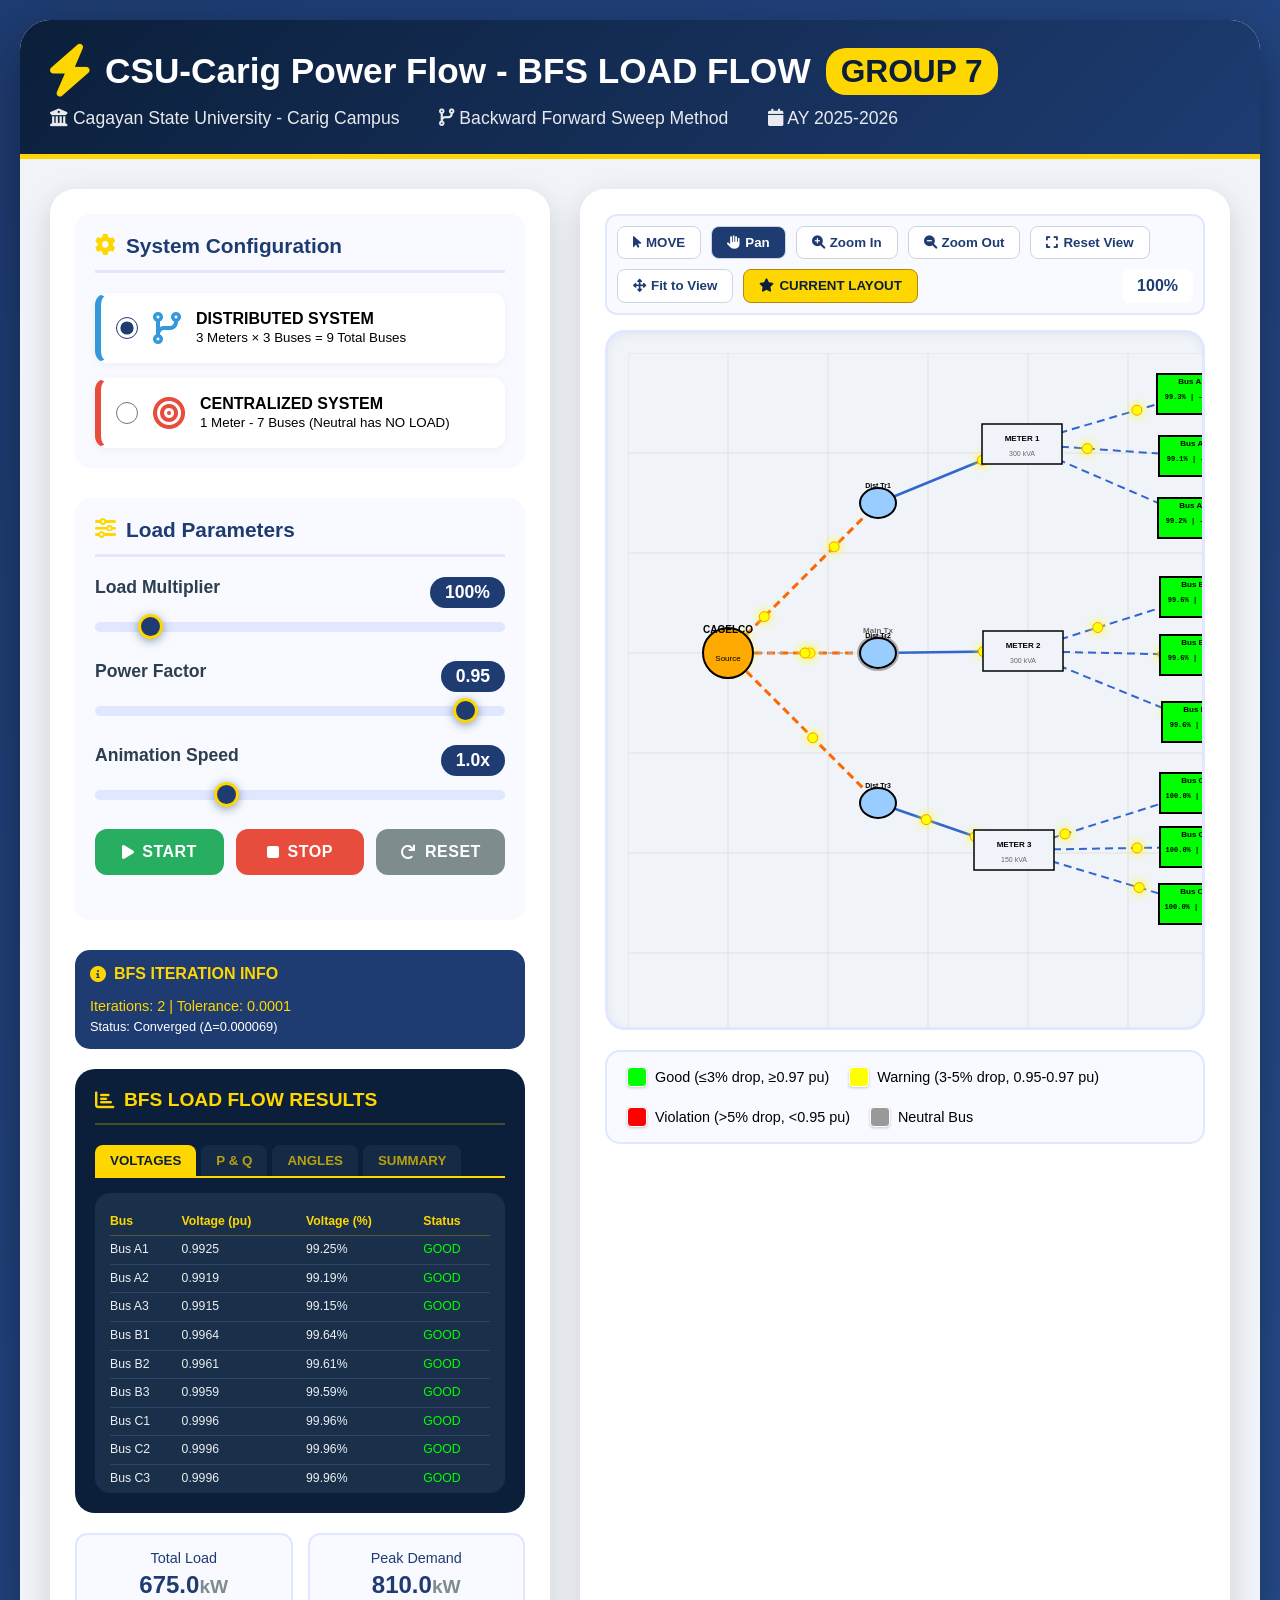
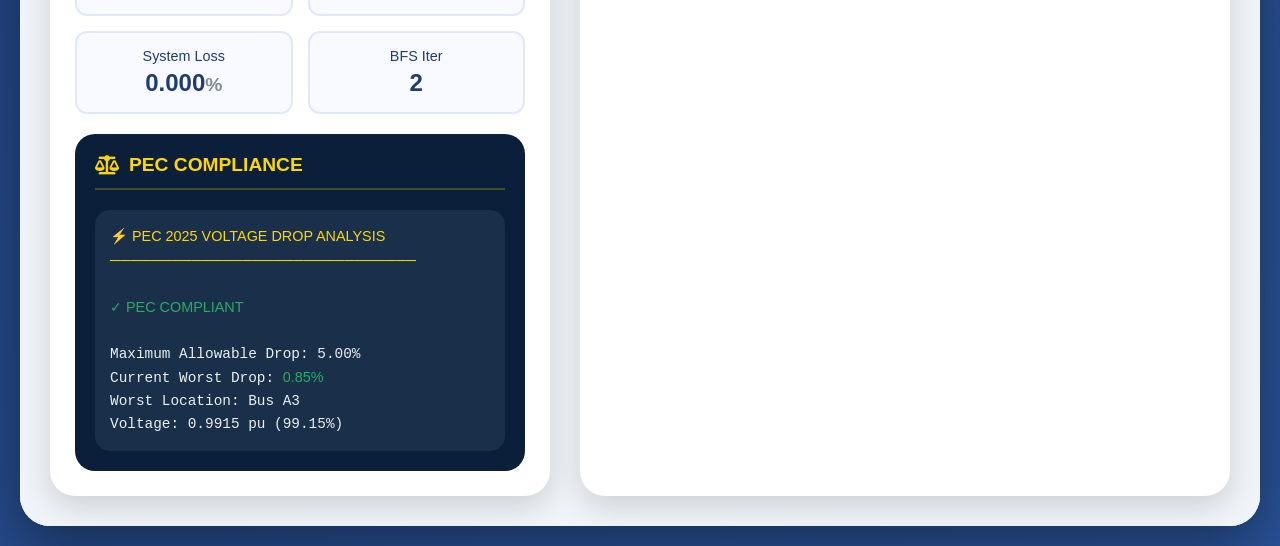
==== commit 8ae8a2bc: "gg" ====
--- a/index2.html
+++ b/index2.html
@@ -736,10 +736,9 @@
 
                 <!-- Legend -->
                 <div class="legend">
-                    <div class="legend-item"><div class="color-box green"></div><span>Good (≥0.97 pu)</span></div>
-                    <div class="legend-item"><div class="color-box yellow"></div><span>Warning (0.95-0.97)</span></div>
-                    <div class="legend-item"><div class="color-box orange"></div><span>Critical (0.93-0.95)</span></div>
-                    <div class="legend-item"><div class="color-box red"></div><span>Violation (<0.93)</span></div>
+                    <div class="legend-item"><div class="color-box green"></div><span>Good (≤3% drop, ≥0.97 pu)</span></div>
+                    <div class="legend-item"><div class="color-box yellow"></div><span>Warning (3-5% drop, 0.95-0.97 pu)</span></div>
+                    <div class="legend-item"><div class="color-box red"></div><span>Violation (>5% drop, <0.95 pu)</span></div>
                     <div class="legend-item"><div class="color-box gray"></div><span>Neutral Bus</span></div>
                 </div>
             </div>
@@ -1350,37 +1349,45 @@
 }
 
         function updateComplianceDisplay() {
-            const voltages = loadFlowResults.voltages;
-            const currentBusNames = systemType === 'distributed' ? distBusNames : centBusNames;
-            
-            let voltagesToCheck = [...voltages];
-            if (systemType === 'centralized') {
-                voltagesToCheck = voltages.filter((_, index) => index !== 6);
-            }
-            
-            const worstV = Math.min(...voltagesToCheck);
-            const worstIdx = voltages.indexOf(worstV);
-            const dropPercent = (1.0 - worstV) * 100;
-            const isCompliant = worstV >= 0.95;
-            
-            let html = `
-                <span style="color: #ffd700;">⚡ PEC 2025 VOLTAGE DROP ANALYSIS</span><br>
-                <span style="color: #ffd700;">──────────────────────────────</span><br><br>
-            `;
-            
-            if (isCompliant) {
-                html += `<span style="color: #27ae60;">✓ PEC COMPLIANT</span><br>`;
-            } else {
-                html += `<span style="color: #e74c3c;">❌ PEC VIOLATION</span><br>`;
-            }
-            
-            html += `<br>Maximum Allowable Drop: 5.00%<br>`;
-            html += `Current Worst Drop: <span style="color: ${isCompliant ? '#27ae60' : '#e74c3c'};">${dropPercent.toFixed(2)}%</span><br>`;
-            html += `Worst Location: ${currentBusNames[worstIdx]}<br>`;
-            html += `Voltage: ${worstV.toFixed(4)} pu (${(worstV*100).toFixed(2)}%)<br>`;
-            
-            document.getElementById('complianceDisplay').innerHTML = html;
-        }
+    const voltages = loadFlowResults.voltages;
+    const currentBusNames = systemType === 'distributed' ? distBusNames : centBusNames;
+    
+    let voltagesToCheck = [...voltages];
+    if (systemType === 'centralized') {
+        voltagesToCheck = voltages.filter((_, index) => index !== 6);
+    }
+    
+    const worstV = Math.min(...voltagesToCheck);
+    const worstIdx = voltages.indexOf(worstV);
+    const dropPercent = (1.0 - worstV) * 100;
+    
+    // FIX THESE THRESHOLDS:
+    const isCompliant = worstV >= 0.95;  // 5% drop limit
+    const isCritical = worstV >= 0.93 && worstV < 0.95;  // 5-7% drop
+    const isViolation = worstV < 0.93;   // >7% drop
+    
+    let html = `
+        <span style="color: #ffd700;">⚡ PEC 2025 VOLTAGE DROP ANALYSIS</span><br>
+        <span style="color: #ffd700;">──────────────────────────────</span><br><br>
+    `;
+    
+    if (isCompliant) {
+        html += `<span style="color: #27ae60;">✓ PEC COMPLIANT</span><br>`;
+    } else if (isCritical) {
+        html += `<span style="color: #ff8000;">🟠 CRITICAL - Near Violation</span><br>`;
+    } else {
+        html += `<span style="color: #e74c3c;">❌ PEC VIOLATION</span><br>`;
+    }
+    
+    html += `<br>Maximum Allowable Drop: 5.00%<br>`;
+    html += `Current Worst Drop: <span style="color: ${
+        worstV >= 0.95 ? '#27ae60' : (worstV >= 0.93 ? '#ff8000' : '#e74c3c')
+    };">${dropPercent.toFixed(2)}%</span><br>`;
+    html += `Worst Location: ${currentBusNames[worstIdx]}<br>`;
+    html += `Voltage: ${worstV.toFixed(4)} pu (${(worstV*100).toFixed(2)}%)<br>`;
+    
+    document.getElementById('complianceDisplay').innerHTML = html;
+}
 
         // Tab switching
         function switchTab(tabName) {
@@ -1395,11 +1402,10 @@
 
         // Canvas drawing functions
         function getVoltageColor(voltage, isNeutral = false) {
-            if (isNeutral) return '#999999';
-            if (voltage >= 0.97) return '#00ff00';
-            if (voltage >= 0.95) return '#ffff00';
-            if (voltage >= 0.93) return '#ff8000';
-            return '#ff0000';
+            if (isNeutral) return '#999999';           // GRAY
+            if (voltage >= 0.97) return '#00ff00';     // GREEN - Good (≤3% drop)
+            if (voltage >= 0.95) return '#ffff00';     // YELLOW - Warning (3-5% drop)
+            return '#ff0000';                           // RED - Violation (>5% drop)
         }
 
         function drawLine(ctx, a, b, dashed = false, color = '#e67e22', width = 3, active = true) {
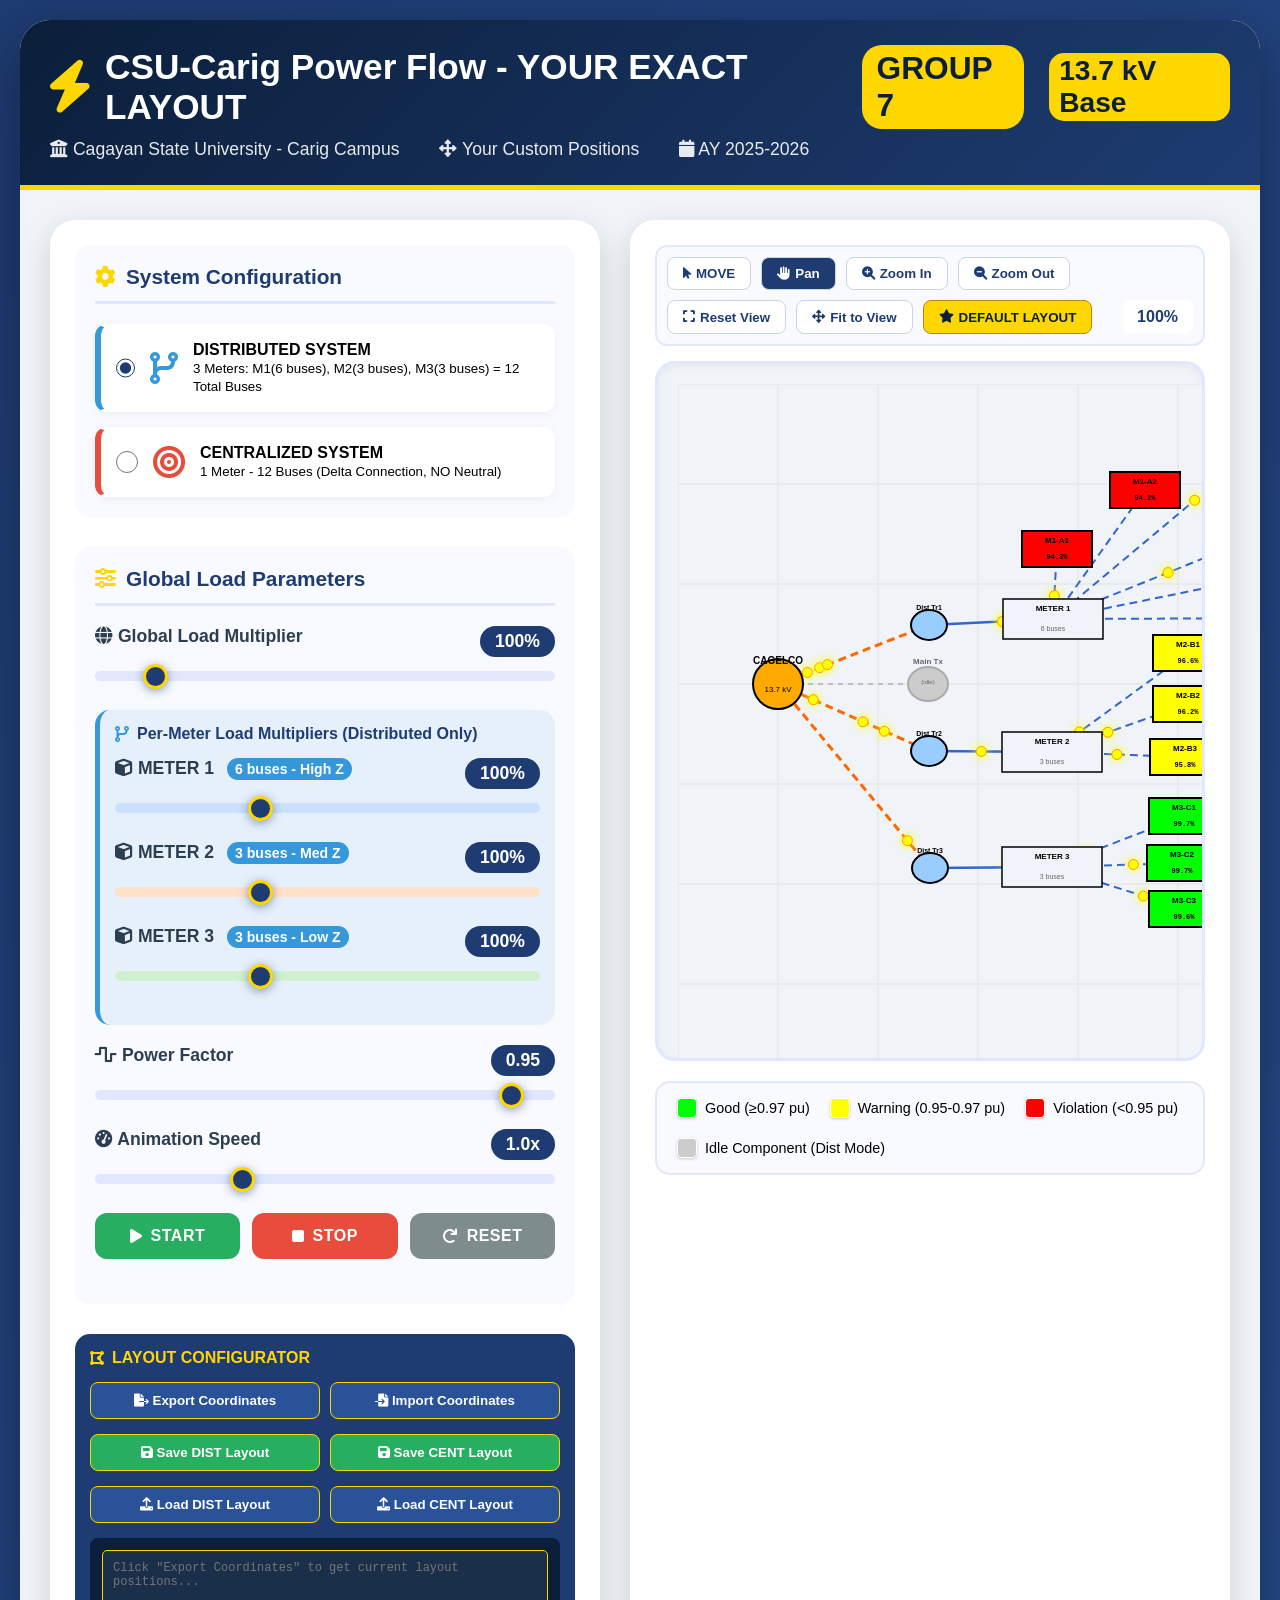
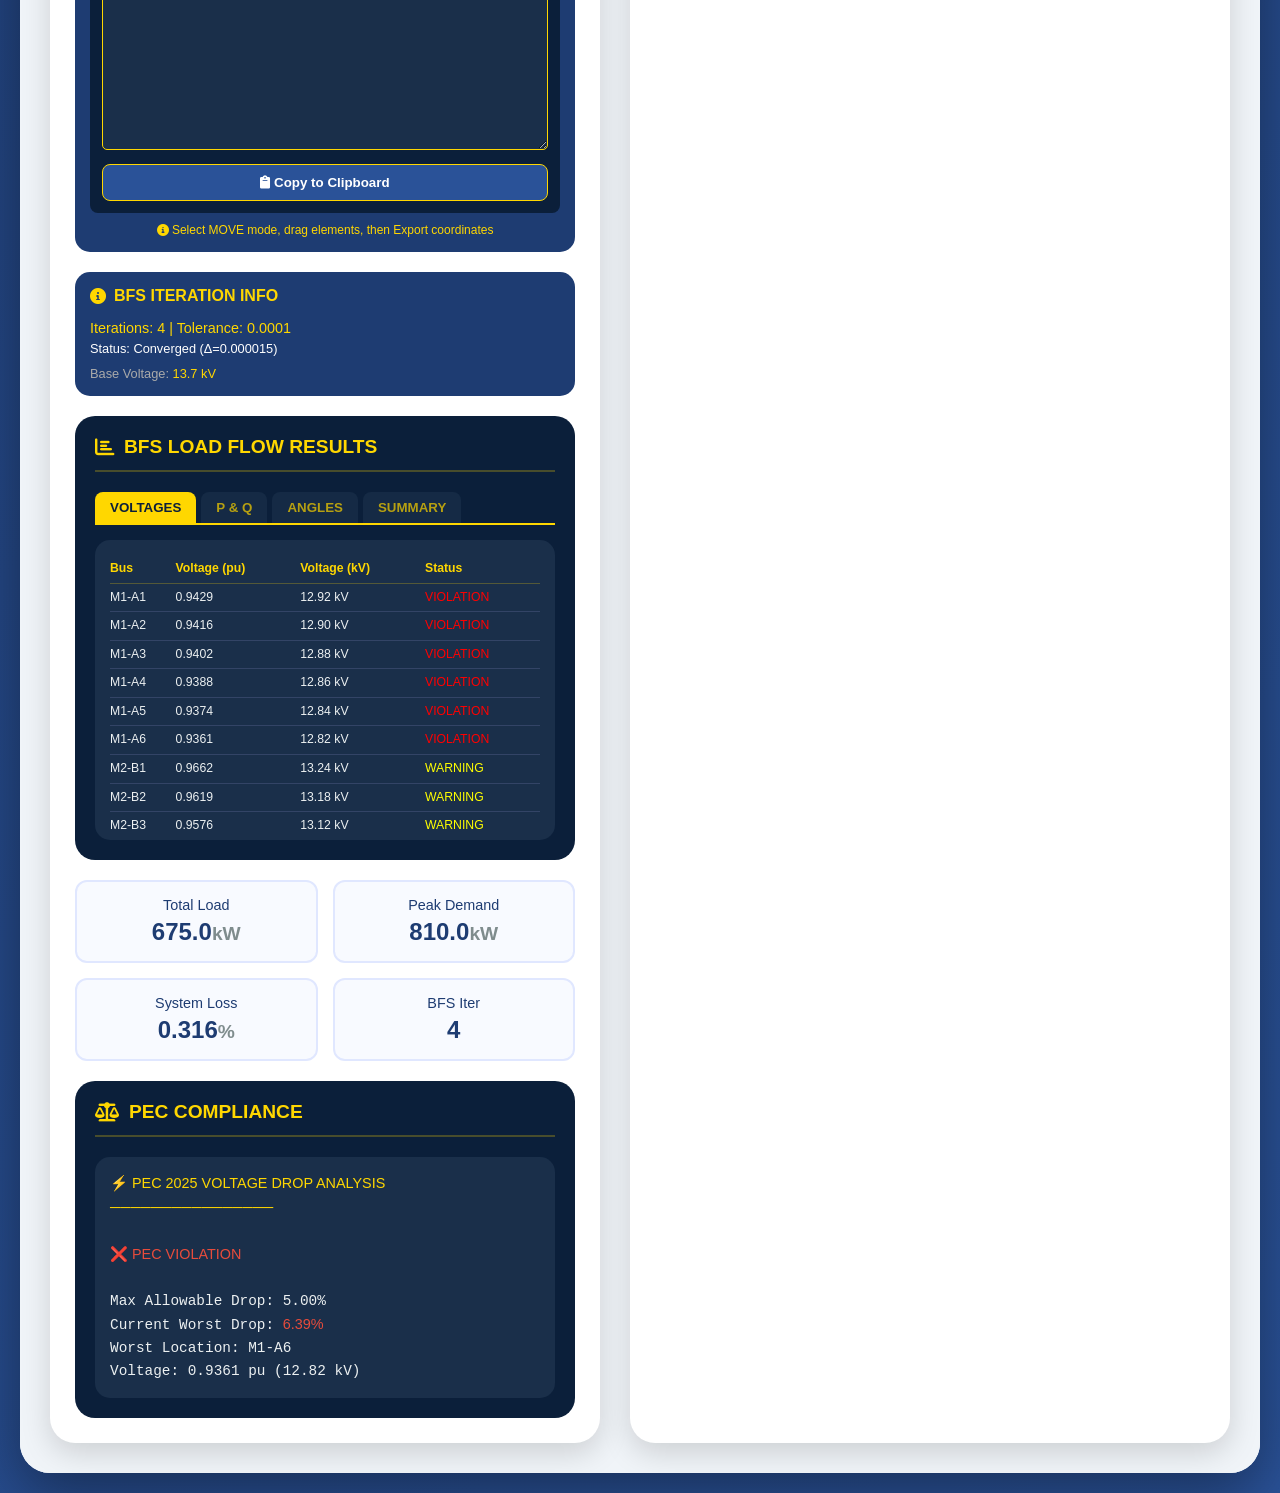
==== commit b4197494: "sht" ====
--- a/index2.html
+++ b/index2.html
@@ -3,7 +3,7 @@
 <head>
     <meta charset="UTF-8">
     <meta name="viewport" content="width=device-width, initial-scale=1.0">
-    <title>CSU-Carig Power Flow - BFS LOAD FLOW</title>
+    <title>CSU-Carig Power Flow - YOUR EXACT LAYOUT</title>
     <style>
         * {
             margin: 0;
@@ -72,7 +72,7 @@
         }
 
         .left-panel {
-            flex: 0 0 500px;
+            flex: 0 0 550px;
             background: white;
             border-radius: 25px;
             box-shadow: 0 10px 30px rgba(0, 0, 0, 0.15);
@@ -242,6 +242,32 @@
             transform: translateY(-3px);
         }
 
+        .per-meter-section {
+            margin: 20px 0;
+            padding: 15px;
+            background: #e6f0fa;
+            border-radius: 15px;
+            border-left: 5px solid #3498db;
+        }
+
+        .per-meter-title {
+            color: #1e3c72;
+            font-weight: bold;
+            margin-bottom: 15px;
+            display: flex;
+            align-items: center;
+            gap: 8px;
+        }
+
+        .meter-badge {
+            font-size: 0.8em;
+            padding: 3px 8px;
+            border-radius: 12px;
+            background: #3498db;
+            color: white;
+            margin-left: 8px;
+        }
+
         .config-section {
             background: #1e3c72;
             border-radius: 15px;
@@ -291,7 +317,7 @@
 
         .config-export textarea {
             width: 100%;
-            height: 120px;
+            height: 200px;
             background: #1a2f4a;
             color: #ffd700;
             border: 1px solid #ffd700;
@@ -426,7 +452,6 @@
         .good { color: #00ff00; }
         .warning { color: #ffff00; }
         .violation { color: #ff0000; }
-        .neutral { color: #999999; }
 
         .metrics-grid {
             display: grid;
@@ -491,8 +516,8 @@
         #powerCanvas {
             display: block;
             background: #f0f4f8;
-            width: 2500px;
-            height: 1800px;
+            width: 3000px;
+            height: 2200px;
             max-width: none;
             transform-origin: 0 0;
         }
@@ -525,9 +550,8 @@
 
         .color-box.green { background: #00ff00; }
         .color-box.yellow { background: #ffff00; }
-        .color-box.orange { background: #ff8000; }
         .color-box.red { background: #ff0000; }
-        .color-box.gray { background: #999999; }
+        .color-box.gray { background: #cccccc; }
 
         .tab-container {
             display: flex;
@@ -560,6 +584,16 @@
         .tab-content.active {
             display: block;
         }
+
+        .base-kv-badge {
+            background: #ffd700;
+            color: #0b1f3a;
+            padding: 2px 10px;
+            border-radius: 15px;
+            font-size: 0.8em;
+            font-weight: bold;
+            margin-left: 10px;
+        }
     </style>
     <link rel="stylesheet" href="https://cdnjs.cloudflare.com/ajax/libs/font-awesome/6.0.0/css/all.min.css">
 </head>
@@ -568,12 +602,13 @@
         <div class="header">
             <h1>
                 <i class="fas fa-bolt"></i>
-                CSU-Carig Power Flow - BFS LOAD FLOW
+                CSU-Carig Power Flow - YOUR EXACT LAYOUT
                 <span class="badge">GROUP 7</span>
+                <span class="base-kv-badge">13.7 kV Base</span>
             </h1>
             <div class="subtitle">
                 <span><i class="fas fa-university"></i> Cagayan State University - Carig Campus</span>
-                <span><i class="fas fa-code-branch"></i> Backward Forward Sweep Method</span>
+                <span><i class="fas fa-arrows-alt"></i> Your Custom Positions</span>
                 <span><i class="fas fa-calendar"></i> AY 2025-2026</span>
             </div>
         </div>
@@ -589,7 +624,7 @@
                             <i class="fas fa-code-branch fa-2x" style="color: #3498db;"></i>
                             <div>
                                 <strong>DISTRIBUTED SYSTEM</strong><br>
-                                <small>3 Meters × 3 Buses = 9 Total Buses</small>
+                                <small>3 Meters: M1(6 buses), M2(3 buses), M3(3 buses) = 12 Total Buses</small>
                             </div>
                         </label>
                         <label class="radio-option centralized">
@@ -597,26 +632,58 @@
                             <i class="fas fa-bullseye fa-2x" style="color: #e74c3c;"></i>
                             <div>
                                 <strong>CENTRALIZED SYSTEM</strong><br>
-                                <small>1 Meter - 7 Buses (Neutral has NO LOAD)</small>
+                                <small>1 Meter - 12 Buses (Delta Connection, NO Neutral)</small>
                             </div>
                         </label>
                     </div>
                 </div>
 
                 <div class="control-section">
-                    <h3><i class="fas fa-sliders-h"></i> Load Parameters</h3>
+                    <h3><i class="fas fa-sliders-h"></i> Global Load Parameters</h3>
                     
                     <div class="slider-group">
                         <div class="slider-label">
-                            <span>Load Multiplier</span>
+                            <span><i class="fas fa-globe"></i> Global Load Multiplier</span>
                             <span class="value-badge" id="loadValue">100%</span>
                         </div>
                         <input type="range" class="slider" id="loadSlider" min="0.5" max="5.0" step="0.1" value="1.0" oninput="updateLoad(this.value)">
                     </div>
 
+                    <!-- PER-METER LOAD MULTIPLIERS -->
+                    <div class="per-meter-section">
+                        <div class="per-meter-title">
+                            <i class="fas fa-code-branch" style="color: #3498db;"></i> 
+                            Per-Meter Load Multipliers (Distributed Only)
+                        </div>
+                        
+                        <div class="slider-group">
+                            <div class="slider-label">
+                                <span><i class="fas fa-cube"></i> METER 1 <span class="meter-badge">6 buses - High Z</span></span>
+                                <span class="value-badge" id="meter1Value">100%</span>
+                            </div>
+                            <input type="range" class="slider" id="meter1Slider" min="0.5" max="2.0" step="0.1" value="1.0" oninput="updateMeterLM('meter1', this.value)" style="background: #c9e0ff;">
+                        </div>
+
+                        <div class="slider-group">
+                            <div class="slider-label">
+                                <span><i class="fas fa-cube"></i> METER 2 <span class="meter-badge">3 buses - Med Z</span></span>
+                                <span class="value-badge" id="meter2Value">100%</span>
+                            </div>
+                            <input type="range" class="slider" id="meter2Slider" min="0.5" max="2.0" step="0.1" value="1.0" oninput="updateMeterLM('meter2', this.value)" style="background: #ffe0c9;">
+                        </div>
+
+                        <div class="slider-group">
+                            <div class="slider-label">
+                                <span><i class="fas fa-cube"></i> METER 3 <span class="meter-badge">3 buses - Low Z</span></span>
+                                <span class="value-badge" id="meter3Value">100%</span>
+                            </div>
+                            <input type="range" class="slider" id="meter3Slider" min="0.5" max="2.0" step="0.1" value="1.0" oninput="updateMeterLM('meter3', this.value)" style="background: #d0f0d0;">
+                        </div>
+                    </div>
+
                     <div class="slider-group">
                         <div class="slider-label">
-                            <span>Power Factor</span>
+                            <span><i class="fas fa-wave-square"></i> Power Factor</span>
                             <span class="value-badge" id="pfValue">0.95</span>
                         </div>
                         <input type="range" class="slider" id="pfSlider" min="0.3" max="1.0" step="0.01" value="0.95" oninput="updatePF(this.value)">
@@ -624,7 +691,7 @@
 
                     <div class="slider-group">
                         <div class="slider-label">
-                            <span>Animation Speed</span>
+                            <span><i class="fas fa-tachometer-alt"></i> Animation Speed</span>
                             <span class="value-badge" id="speedValue">1.0x</span>
                         </div>
                         <input type="range" class="slider" id="speedSlider" min="0.1" max="3.0" step="0.1" value="1.0" oninput="updateSpeed(this.value)">
@@ -643,6 +710,49 @@
                     </div>
                 </div>
 
+                <!-- LAYOUT CONFIGURATOR PANEL -->
+                <div class="config-section">
+                    <h4><i class="fas fa-draw-polygon"></i> LAYOUT CONFIGURATOR</h4>
+                    
+                    <div style="display: flex; gap: 10px; margin-bottom: 15px;">
+                        <button class="config-btn" style="flex: 1;" onclick="exportCurrentCoordinates()">
+                            <i class="fas fa-file-export"></i> Export Coordinates
+                        </button>
+                        <button class="config-btn" style="flex: 1;" onclick="importCoordinates()">
+                            <i class="fas fa-file-import"></i> Import Coordinates
+                        </button>
+                    </div>
+                    
+                    <div style="display: flex; gap: 10px; margin-bottom: 15px;">
+                        <button class="config-btn" style="flex: 1; background: #27ae60;" onclick="saveDistributedLayout()">
+                            <i class="fas fa-save"></i> Save DIST Layout
+                        </button>
+                        <button class="config-btn" style="flex: 1; background: #27ae60;" onclick="saveCentralizedLayout()">
+                            <i class="fas fa-save"></i> Save CENT Layout
+                        </button>
+                    </div>
+                    
+                    <div style="display: flex; gap: 10px; margin-bottom: 15px;">
+                        <button class="config-btn" style="flex: 1;" onclick="loadDistributedLayout()">
+                            <i class="fas fa-upload"></i> Load DIST Layout
+                        </button>
+                        <button class="config-btn" style="flex: 1;" onclick="loadCentralizedLayout()">
+                            <i class="fas fa-upload"></i> Load CENT Layout
+                        </button>
+                    </div>
+                    
+                    <div class="config-export">
+                        <textarea id="layoutConfigText" placeholder='Click "Export Coordinates" to get current layout positions...'></textarea>
+                        <button class="config-btn" style="width: 100%;" onclick="copyToClipboard()">
+                            <i class="fas fa-clipboard"></i> Copy to Clipboard
+                        </button>
+                    </div>
+                    
+                    <div style="margin-top: 10px; color: #ffd700; font-size: 12px; text-align: center;">
+                        <i class="fas fa-info-circle"></i> Select MOVE mode, drag elements, then Export coordinates
+                    </div>
+                </div>
+
                 <!-- BFS Info Panel -->
                 <div class="config-section">
                     <h4><i class="fas fa-info-circle"></i> BFS ITERATION INFO</h4>
@@ -651,6 +761,9 @@
                     </div>
                     <div id="bfsStatus" style="margin-top: 5px; font-size: 0.8em;">
                         Status: Ready
+                    </div>
+                    <div style="margin-top: 10px; font-size: 0.8em; color: #aaa;">
+                        Base Voltage: <span style="color: #ffd700;">13.7 kV</span>
                     </div>
                 </div>
 
@@ -725,28 +838,86 @@
                     <button class="canvas-btn" onclick="fitToView()">
                         <i class="fas fa-arrows-alt"></i> Fit to View
                     </button>
-                    <button class="canvas-btn special" onclick="loadYourLayout()">
-                        <i class="fas fa-star"></i> CURRENT LAYOUT
+                    <button class="canvas-btn special" onclick="loadDefaultLayout()">
+                        <i class="fas fa-star"></i> DEFAULT LAYOUT
                     </button>
                     <span class="zoom-level" id="zoomLevel">100%</span>
                 </div>
                 <div class="canvas-container" id="canvasContainer">
-                    <canvas id="powerCanvas" width="2500" height="1800"></canvas>
+                    <canvas id="powerCanvas" width="3000" height="2200"></canvas>
                 </div>
 
                 <!-- Legend -->
                 <div class="legend">
-                    <div class="legend-item"><div class="color-box green"></div><span>Good (≤3% drop, ≥0.97 pu)</span></div>
-                    <div class="legend-item"><div class="color-box yellow"></div><span>Warning (3-5% drop, 0.95-0.97 pu)</span></div>
-                    <div class="legend-item"><div class="color-box red"></div><span>Violation (>5% drop, <0.95 pu)</span></div>
-                    <div class="legend-item"><div class="color-box gray"></div><span>Neutral Bus</span></div>
+                    <div class="legend-item"><div class="color-box green"></div><span>Good (≥0.97 pu)</span></div>
+                    <div class="legend-item"><div class="color-box yellow"></div><span>Warning (0.95-0.97 pu)</span></div>
+                    <div class="legend-item"><div class="color-box red"></div><span>Violation (<0.95 pu)</span></div>
+                    <div class="legend-item"><div class="color-box gray"></div><span>Idle Component (Dist Mode)</span></div>
                 </div>
             </div>
         </div>
     </div>
 
     <script>
-        // System state
+        // ===========================================
+        // ===== YOUR EXACT COORDINATES =====
+        // ===========================================
+        const CONFIG = {
+            sourcePos: { x: 100, y: 300 },
+            mainTxPos: { x: 250, y: 300 },
+            
+            // YOUR DISTRIBUTED LAYOUT POSITIONS
+            distBusPositions: [
+                { x: 379, y: 165 },  // M1-A1
+                { x: 467, y: 106 },  // M1-A2
+                { x: 566, y: 75 },   // M1-A3
+                { x: 660, y: 120 },  // M1-A4
+                { x: 661, y: 177 },  // M1-A5
+                { x: 660, y: 234 },  // M1-A6
+                { x: 510, y: 269 },  // M2-B1
+                { x: 510, y: 320 },  // M2-B2
+                { x: 507, y: 373 },  // M2-B3
+                { x: 506, y: 432 },  // M3-C1
+                { x: 504, y: 479 },  // M3-C2
+                { x: 506, y: 525 }   // M3-C3
+            ],
+            
+            distMeterPos: {
+                'METER 1 (300 kVA)': { x: 375, y: 235 },
+                'METER 2 (300 kVA)': { x: 374, y: 368 },
+                'METER 3 (150 kVA)': { x: 374, y: 483 }
+            },
+            
+            distTxPos: [
+                { x: 251, y: 241 },  // Dist Tx for METER 1
+                { x: 251, y: 367 },  // Dist Tx for METER 2
+                { x: 252, y: 484 }   // Dist Tx for METER 3
+            ],
+            
+            // YOUR CENTRALIZED LAYOUT POSITIONS
+            centBusPositions: [
+                { x: 416.07, y: 213.78 },  // Bus 1
+                { x: 517.04, y: 168.88 },  // Bus 2
+                { x: 622.41, y: 141.08 },  // Bus 3
+                { x: 695.48, y: 198.04 },  // Bus 4
+                { x: 709.35, y: 277.79 },  // Bus 5
+                { x: 735.90, y: 354.72 },  // Bus 6
+                { x: 736.90, y: 420.85 },  // Bus 7
+                { x: 720.85, y: 480.66 },  // Bus 8
+                { x: 696.92, y: 538.05 },  // Bus 9
+                { x: 660.75, y: 595.74 },  // Bus 10
+                { x: 609.36, y: 650.48 },  // Bus 11
+                { x: 520.70, y: 679.07 }   // Bus 12
+            ],
+            
+            centMeterPos: {
+                'Catgelo 1 → (Met) 1500 kVA': { x: 416, y: 299 }
+            }
+        };
+        
+        // ===========================================
+        // SYSTEM CONSTANTS
+        // ===========================================
         let systemType = 'distributed';
         let animationRunning = true;
         let loadMultiplier = 1.0;
@@ -755,32 +926,75 @@
         let animationFrame;
         
         const transformerPF = 0.9;
-        const Vbase = 230; // nominal voltage in volts
-        const Sbase = 25000; // 25kVA base
+        const Vbase = 230;
+        const Sbase = 25000;
         const BFS_TOLERANCE = 0.0001;
         const BFS_MAX_ITER = 50;
-
-        // Bus names
-        const distBusNames = ["Bus A1", "Bus A2", "Bus A3", "Bus B1", "Bus B2", "Bus B3", "Bus C1", "Bus C2", "Bus C3"];
-        const centBusNames = ["Bus 1", "Bus 2", "Bus 3", "Bus 4", "Bus 5", "Bus 6", "Bus 7 (NEUTRAL)"];
-
-        // Bus kVA ratings
+        const basekV = 13.7;
+
+        // ===========================================
+        // PER-METER LOAD MULTIPLIERS
+        // ===========================================
+        let meterLM = {
+            meter1: 1.0,
+            meter2: 1.0,
+            meter3: 1.0
+        };
+
+        function updateMeterLM(meter, value) {
+            meterLM[meter] = parseFloat(value);
+            document.getElementById(meter + 'Value').textContent = (value * 100).toFixed(0) + '%';
+            
+            const slider = document.getElementById(meter + 'Slider');
+            if (value > 1.5) slider.style.background = '#ffcccc';
+            else if (value > 1.2) slider.style.background = '#ffe0cc';
+            else if (value < 0.8) slider.style.background = '#cce5ff';
+            else {
+                if (meter === 'meter1') slider.style.background = '#c9e0ff';
+                else if (meter === 'meter2') slider.style.background = '#ffe0c9';
+                else slider.style.background = '#d0f0d0';
+            }
+            
+            updateAllDisplays();
+            drawCanvas();
+        }
+
+        // ===========================================
+        // BUS NAMES AND RATINGS
+        // ===========================================
+        const distBusNames = [
+            "M1-A1", "M1-A2", "M1-A3", "M1-A4", "M1-A5", "M1-A6",
+            "M2-B1", "M2-B2", "M2-B3",
+            "M3-C1", "M3-C2", "M3-C3"
+        ];
+
+        const centBusNames = [
+            "Bus 1", "Bus 2", "Bus 3", "Bus 4", "Bus 5", "Bus 6",
+            "Bus 7", "Bus 8", "Bus 9", "Bus 10", "Bus 11", "Bus 12"
+        ];
+
         const distBuses = [
-            { name: "Bus A1", kva: 100 }, { name: "Bus A2", kva: 100 }, { name: "Bus A3", kva: 100 },
-            { name: "Bus B1", kva: 100 }, { name: "Bus B2", kva: 100 }, { name: "Bus B3", kva: 100 },
-            { name: "Bus C1", kva: 50 }, { name: "Bus C2", kva: 50 }, { name: "Bus C3", kva: 50 }
+            { name: "M1-A1", kva: 50 }, { name: "M1-A2", kva: 50 }, 
+            { name: "M1-A3", kva: 50 }, { name: "M1-A4", kva: 50 },
+            { name: "M1-A5", kva: 50 }, { name: "M1-A6", kva: 50 },
+            { name: "M2-B1", kva: 100 }, { name: "M2-B2", kva: 100 }, 
+            { name: "M2-B3", kva: 100 },
+            { name: "M3-C1", kva: 50 }, { name: "M3-C2", kva: 50 }, 
+            { name: "M3-C3", kva: 50 }
         ];
 
         const centBuses = [
-            { name: "Bus 1", kva: 150 }, { name: "Bus 2", kva: 150 }, { name: "Bus 3", kva: 150 },
-            { name: "Bus 4", kva: 100 }, { name: "Bus 5", kva: 100 }, { name: "Bus 6", kva: 50 },
-            { name: "Bus 7 (Neutral)", kva: 0 }
+            { name: "Bus 1", kva: 125 }, { name: "Bus 2", kva: 125 },
+            { name: "Bus 3", kva: 125 }, { name: "Bus 4", kva: 125 },
+            { name: "Bus 5", kva: 125 }, { name: "Bus 6", kva: 125 },
+            { name: "Bus 7", kva: 125 }, { name: "Bus 8", kva: 125 },
+            { name: "Bus 9", kva: 125 }, { name: "Bus 10", kva: 125 },
+            { name: "Bus 11", kva: 125 }, { name: "Bus 12", kva: 125 }
         ];
 
         let Pbase = [];
         let Qbase = [];
 
-        // Line impedance data
         const lineData = {
             distributed: {
                 meter1: { r: 0.0114, x: 0.0473 },
@@ -794,24 +1008,12 @@
 
         // Load flow results storage
         let loadFlowResults = {
-            voltages: [],
-            angles: [],
-            P: [],
-            Q: [],
-            branchP: [],
-            branchQ: [],
-            branchCurrents: [],
-            branchLossesP: [],
-            branchLossesQ: [],
-            totalP: 0,
-            totalQ: 0,
-            totalPLoss: 0,
-            totalQLoss: 0,
-            iterations: 0,
-            maxDeviation: 0
+            voltages: [], angles: [], P: [], Q: [], branchP: [], branchQ: [],
+            branchCurrents: [], branchLossesP: [], branchLossesQ: [],
+            totalP: 0, totalQ: 0, totalPLoss: 0, totalQLoss: 0,
+            iterations: 0, maxDeviation: 0
         };
 
-        // Network topology storage
         let networkBranches = [];
         let nodeChildren = {};
 
@@ -826,43 +1028,20 @@
         }
         updatePbase();
 
-        // Fixed positions
-        const sourcePos = { x: 100, y: 300 };
-        const mainTxPos = { x: 250, y: 300 };
-
-        // Layout positions
-        const yourDistBusPositions = [
-            { x: 564, y: 41 }, { x: 565, y: 165 }, { x: 566, y: 103 },
-            { x: 567, y: 244 }, { x: 567, y: 302 }, { x: 569, y: 369 },
-            { x: 567, y: 440 }, { x: 567, y: 494 }, { x: 566, y: 551 }
-        ];
-
-        const yourDistMeterPos = {
-            'METER 1 (300 kVA)': { x: 394, y: 91 },
-            'METER 2 (300 kVA)': { x: 395, y: 298 },
-            'METER 3 (150 kVA)': { x: 386, y: 497 }
-        };
-
-        const yourDistTxPos = [
-            { x: 250, y: 150 }, { x: 250, y: 300 }, { x: 250, y: 450 }
-        ];
-
-        const yourCentBusPositions = [
-            { x: 606, y: 113 }, { x: 604, y: 173 }, { x: 601, y: 237 },
-            { x: 601, y: 298 }, { x: 601, y: 365 }, { x: 606, y: 433 },
-            { x: 606, y: 501 }
-        ];
-
-        const yourCentMeterPos = {
-            'Catgelo 1 → (Met) 750 kVA': { x: 374, y: 296 }
-        };
-
-        // Variables
-        let busPositions = [];
-        let meterPos = {};
-        let distTxPos = [];
+        // ===========================================
+        // CURRENT POSITIONS (initialized with your config)
+        // ===========================================
+        let sourcePos = { ...CONFIG.sourcePos };
+        let mainTxPos = { ...CONFIG.mainTxPos };
+        let busPositions = JSON.parse(JSON.stringify(CONFIG.distBusPositions));
+        let meterPos = JSON.parse(JSON.stringify(CONFIG.distMeterPos));
+        let distTxPos = JSON.parse(JSON.stringify(CONFIG.distTxPos));
         let particles = [];
         let busVoltages = [];
+
+        // Saved layouts storage
+        let savedDistLayout = null;
+        let savedCentLayout = null;
 
         // Canvas interaction variables
         let scale = 1.0;
@@ -878,6 +1057,144 @@
         let dragOffsetX, dragOffsetY;
 
         // ===========================================
+        // LAYOUT CONFIGURATION FUNCTIONS
+        // ===========================================
+        function exportCurrentCoordinates() {
+            let layoutData;
+            
+            if (systemType === 'distributed') {
+                layoutData = {
+                    type: 'distributed',
+                    sourcePos: sourcePos,
+                    mainTxPos: mainTxPos,
+                    busPositions: busPositions,
+                    meterPos: meterPos,
+                    distTxPos: distTxPos
+                };
+            } else {
+                layoutData = {
+                    type: 'centralized',
+                    sourcePos: sourcePos,
+                    mainTxPos: mainTxPos,
+                    busPositions: busPositions,
+                    meterPos: meterPos
+                };
+            }
+            
+            const jsonString = JSON.stringify(layoutData, null, 2);
+            document.getElementById('layoutConfigText').value = jsonString;
+        }
+
+        function importCoordinates() {
+            try {
+                const jsonString = document.getElementById('layoutConfigText').value;
+                const layoutData = JSON.parse(jsonString);
+                
+                if (layoutData.type === 'distributed' && systemType === 'distributed') {
+                    if (layoutData.sourcePos) sourcePos = layoutData.sourcePos;
+                    if (layoutData.mainTxPos) mainTxPos = layoutData.mainTxPos;
+                    busPositions = layoutData.busPositions;
+                    meterPos = layoutData.meterPos;
+                    distTxPos = layoutData.distTxPos || [];
+                    initParticles();
+                    drawCanvas();
+                    alert('Distributed layout imported!');
+                } else if (layoutData.type === 'centralized' && systemType === 'centralized') {
+                    if (layoutData.sourcePos) sourcePos = layoutData.sourcePos;
+                    if (layoutData.mainTxPos) mainTxPos = layoutData.mainTxPos;
+                    busPositions = layoutData.busPositions;
+                    meterPos = layoutData.meterPos;
+                    distTxPos = [];
+                    initParticles();
+                    drawCanvas();
+                    alert('Centralized layout imported!');
+                } else {
+                    alert(`Layout type mismatch. Current system is ${systemType} but layout is ${layoutData.type}`);
+                }
+            } catch (e) {
+                alert('Invalid layout configuration: ' + e.message);
+            }
+        }
+
+        function saveDistributedLayout() {
+            savedDistLayout = {
+                sourcePos: { ...sourcePos },
+                mainTxPos: { ...mainTxPos },
+                busPositions: JSON.parse(JSON.stringify(busPositions)),
+                meterPos: JSON.parse(JSON.stringify(meterPos)),
+                distTxPos: JSON.parse(JSON.stringify(distTxPos))
+            };
+            alert('Distributed layout saved to memory!');
+            exportCurrentCoordinates();
+        }
+
+        function saveCentralizedLayout() {
+            savedCentLayout = {
+                sourcePos: { ...sourcePos },
+                mainTxPos: { ...mainTxPos },
+                busPositions: JSON.parse(JSON.stringify(busPositions)),
+                meterPos: JSON.parse(JSON.stringify(meterPos))
+            };
+            alert('Centralized layout saved to memory!');
+            exportCurrentCoordinates();
+        }
+
+        function loadDistributedLayout() {
+            if (savedDistLayout) {
+                sourcePos = { ...savedDistLayout.sourcePos };
+                mainTxPos = { ...savedDistLayout.mainTxPos };
+                busPositions = JSON.parse(JSON.stringify(savedDistLayout.busPositions));
+                meterPos = JSON.parse(JSON.stringify(savedDistLayout.meterPos));
+                distTxPos = JSON.parse(JSON.stringify(savedDistLayout.distTxPos));
+                initParticles();
+                drawCanvas();
+                alert('Distributed layout loaded from memory!');
+            } else {
+                alert('No saved distributed layout found. Save one first.');
+            }
+        }
+
+        function loadCentralizedLayout() {
+            if (savedCentLayout) {
+                sourcePos = { ...savedCentLayout.sourcePos };
+                mainTxPos = { ...savedCentLayout.mainTxPos };
+                busPositions = JSON.parse(JSON.stringify(savedCentLayout.busPositions));
+                meterPos = JSON.parse(JSON.stringify(savedCentLayout.meterPos));
+                distTxPos = [];
+                initParticles();
+                drawCanvas();
+                alert('Centralized layout loaded from memory!');
+            } else {
+                alert('No saved centralized layout found. Save one first.');
+            }
+        }
+
+        function loadDefaultLayout() {
+            sourcePos = { ...CONFIG.sourcePos };
+            mainTxPos = { ...CONFIG.mainTxPos };
+            
+            if (systemType === 'distributed') {
+                busPositions = JSON.parse(JSON.stringify(CONFIG.distBusPositions));
+                meterPos = JSON.parse(JSON.stringify(CONFIG.distMeterPos));
+                distTxPos = JSON.parse(JSON.stringify(CONFIG.distTxPos));
+            } else {
+                busPositions = JSON.parse(JSON.stringify(CONFIG.centBusPositions));
+                meterPos = JSON.parse(JSON.stringify(CONFIG.centMeterPos));
+                distTxPos = [];
+            }
+            
+            initParticles();
+            drawCanvas();
+        }
+
+        function copyToClipboard() {
+            const textarea = document.getElementById('layoutConfigText');
+            textarea.select();
+            document.execCommand('copy');
+            alert('Layout copied to clipboard!');
+        }
+
+        // ===========================================
         // NETWORK TOPOLOGY FUNCTIONS
         // ===========================================
         function buildNetworkTopology() {
@@ -885,46 +1202,58 @@
             const children = {};
             
             if (systemType === 'distributed') {
-                // Source node (0) to meters (1,2,3)
                 branches.push({ from: 0, to: 1, r: lineData.distributed.meter1.r, x: lineData.distributed.meter1.x, name: 'Src-M1' });
                 branches.push({ from: 0, to: 2, r: lineData.distributed.meter2.r, x: lineData.distributed.meter2.x, name: 'Src-M2' });
                 branches.push({ from: 0, to: 3, r: lineData.distributed.meter3.r, x: lineData.distributed.meter3.x, name: 'Src-M3' });
                 
-                // Meter 1 to its buses (4,5,6) - Bus A1, A2, A3
-                branches.push({ from: 1, to: 4, r: lineData.distributed.meter1.r * 0.5, x: lineData.distributed.meter1.x * 0.5, name: 'M1-A1' });
-                branches.push({ from: 1, to: 5, r: lineData.distributed.meter1.r * 0.8, x: lineData.distributed.meter1.x * 0.8, name: 'M1-A2' });
-                branches.push({ from: 1, to: 6, r: lineData.distributed.meter1.r * 1.0, x: lineData.distributed.meter1.x * 1.0, name: 'M1-A3' });
-                
-                // Meter 2 to its buses (7,8,9) - Bus B1, B2, B3
-                branches.push({ from: 2, to: 7, r: lineData.distributed.meter2.r * 0.5, x: lineData.distributed.meter2.x * 0.5, name: 'M2-B1' });
-                branches.push({ from: 2, to: 8, r: lineData.distributed.meter2.r * 0.8, x: lineData.distributed.meter2.x * 0.8, name: 'M2-B2' });
-                branches.push({ from: 2, to: 9, r: lineData.distributed.meter2.r * 1.0, x: lineData.distributed.meter2.x * 1.0, name: 'M2-B3' });
-                
-                // Meter 3 to its buses (10,11,12) - Bus C1, C2, C3
-                branches.push({ from: 3, to: 10, r: lineData.distributed.meter3.r * 0.5, x: lineData.distributed.meter3.x * 0.5, name: 'M3-C1' });
-                branches.push({ from: 3, to: 11, r: lineData.distributed.meter3.r * 0.8, x: lineData.distributed.meter3.x * 0.8, name: 'M3-C2' });
-                branches.push({ from: 3, to: 12, r: lineData.distributed.meter3.r * 1.0, x: lineData.distributed.meter3.x * 1.0, name: 'M3-C3' });
-                
-                // Build children map
+                // Meter 1 branches
+                // Meter 1 branches
+for (let i = 0; i < 6; i++) {
+    const factor = 0.3 + (i * 0.15);
+    branches.push({ 
+        from: 1, to: 4 + i, 
+        r: lineData.distributed.meter1.r * factor * 1.0, // CHANGED to 1.0
+        x: lineData.distributed.meter1.x * factor * 1.0, // CHANGED to 1.0
+        name: `M1-A${i+1}` 
+    });
+}
+                
+                for (let i = 0; i < 3; i++) {
+                    const factor = 0.5 + (i * 0.25);
+                    branches.push({ 
+                        from: 2, to: 10 + i, 
+                        r: lineData.distributed.meter2.r * factor * 2.0,
+                        x: lineData.distributed.meter2.x * factor * 2.0, 
+                        name: `M2-B${i+1}` 
+                    });
+                }
+                
+                for (let i = 0; i < 3; i++) {
+                    const factor = 0.5 + (i * 0.25);
+                    branches.push({ 
+                        from: 3, to: 13 + i, 
+                        r: lineData.distributed.meter3.r * factor * 1.5,
+                        x: lineData.distributed.meter3.x * factor * 1.5, 
+                        name: `M3-C${i+1}` 
+                    });
+                }
+                
                 branches.forEach(b => {
                     if (!children[b.from]) children[b.from] = [];
                     children[b.from].push(b);
                 });
                 
             } else {
-                // CENTRALIZED - radial line from source (0) to bus 1 to bus 2 ... to bus 6
-                // Bus indices: 0=source, 1=Bus1, 2=Bus2, 3=Bus3, 4=Bus4, 5=Bus5, 6=Bus6, 7=Neutral
-                branches.push({ from: 0, to: 1, r: lineData.centralized.main.r * 0.2, x: lineData.centralized.main.x * 0.2, name: 'Src-Bus1' });
-                branches.push({ from: 1, to: 2, r: lineData.centralized.main.r * 0.2, x: lineData.centralized.main.x * 0.2, name: 'Bus1-Bus2' });
-                branches.push({ from: 2, to: 3, r: lineData.centralized.main.r * 0.2, x: lineData.centralized.main.x * 0.2, name: 'Bus2-Bus3' });
-                branches.push({ from: 3, to: 4, r: lineData.centralized.main.r * 0.15, x: lineData.centralized.main.x * 0.15, name: 'Bus3-Bus4' });
-                branches.push({ from: 4, to: 5, r: lineData.centralized.main.r * 0.15, x: lineData.centralized.main.x * 0.15, name: 'Bus4-Bus5' });
-                branches.push({ from: 5, to: 6, r: lineData.centralized.main.r * 0.1, x: lineData.centralized.main.x * 0.1, name: 'Bus5-Bus6' });
-                
-                // Neutral bus (no load, just for display)
-                branches.push({ from: 0, to: 7, r: 0.001, x: 0.001, name: 'Src-Neutral' });
-                
-                // Build children map
+                for (let i = 0; i < 12; i++) {
+                    const factor = 0.15 + (i * 0.08);
+                    branches.push({ 
+                        from: i, to: i + 1, 
+                        r: lineData.centralized.main.r * factor * 3.0,
+                        x: lineData.centralized.main.x * factor * 3.0, 
+                        name: `Bus${i}-Bus${i+1}` 
+                    });
+                }
+                
                 branches.forEach(b => {
                     if (!children[b.from]) children[b.from] = [];
                     children[b.from].push(b);
@@ -936,220 +1265,209 @@
 
         // ===========================================
         // BACKWARD FORWARD SWEEP METHOD
-        // Based on paper: ICAET2017124
         // ===========================================
-      function backwardForwardSweep() {
+        function backwardForwardSweep() {
+            const topology = buildNetworkTopology();
+            networkBranches = topology.branches;
+            nodeChildren = topology.children;
+            
+            const busCount = systemType === 'distributed' ? 16 : 13;
+            
+            let V = new Array(busCount).fill(1.0);
+            let V_prev = [...V];
+            let I = new Array(networkBranches.length).fill(0);
+            let P_loss = new Array(networkBranches.length).fill(0);
+            let Q_loss = new Array(networkBranches.length).fill(0);
+            
+            let iteration = 0;
+            let maxDeviation = 1.0;
+            
+            while (maxDeviation > BFS_TOLERANCE && iteration < BFS_MAX_ITER) {
+                iteration++;
+                
+                const loadCurrents = new Array(busCount).fill(0);
+                
+                for (let i = 0; i < busCount; i++) {
+                    let isLoadBus = false;
+                    let loadIndex = -1;
+                    let meterFactor = 1.0;
+                    
+                    if (systemType === 'distributed') {
+                        if (i >= 4 && i <= 9) {
+                            isLoadBus = true;
+                            loadIndex = i - 4;
+                            meterFactor = meterLM.meter1;
+                        } else if (i >= 10 && i <= 12) {
+                            isLoadBus = true;
+                            loadIndex = i - 4;
+                            meterFactor = meterLM.meter2;
+                        } else if (i >= 13 && i <= 15) {
+                            isLoadBus = true;
+                            loadIndex = i - 4;
+                            meterFactor = meterLM.meter3;
+                        }
+                    } else {
+                        if (i >= 1 && i <= 12) {
+                            isLoadBus = true;
+                            loadIndex = i - 1;
+                            meterFactor = 1.0;
+                        }
+                    }
+                    
+                    if (isLoadBus && loadIndex !== -1 && loadIndex < Pbase.length) {
+                        const P = Pbase[loadIndex] * loadMultiplier * meterFactor;
+                        const Q = Qbase[loadIndex] * loadMultiplier * meterFactor * (powerFactor / 0.95);
+                        
+                        const S_mag = Math.sqrt(P*P + Q*Q) / 1000;
+                        loadCurrents[i] = S_mag / Math.max(0.7, V[i]);
+                    }
+                }
+                
+                for (let j = 0; j < networkBranches.length; j++) {
+                    const branch = networkBranches[j];
+                    I[j] = loadCurrents[branch.to];
+                }
+                
+                const visited = new Array(busCount).fill(false);
+                
+                function backwardSweep(node) {
+                    if (visited[node]) return 0;
+                    visited[node] = true;
+                    
+                    let totalCurrent = loadCurrents[node];
+                    
+                    if (nodeChildren[node]) {
+                        for (let childBranch of nodeChildren[node]) {
+                            const childIndex = networkBranches.indexOf(childBranch);
+                            if (childIndex !== -1) {
+                                const childCurrent = backwardSweep(childBranch.to);
+                                I[childIndex] = childCurrent;
+                                totalCurrent += childCurrent;
+                            }
+                        }
+                    }
+                    
+                    return totalCurrent;
+                }
+                
+                visited.fill(false);
+                if (nodeChildren[0]) {
+                    for (let childBranch of nodeChildren[0]) {
+                        const childIndex = networkBranches.indexOf(childBranch);
+                        if (childIndex !== -1) {
+                            I[childIndex] = backwardSweep(childBranch.to);
+                        }
+                    }
+                }
+                
+                V[0] = 1.0;
+                
+                const queue = [0];
+                const forwardVisited = new Array(busCount).fill(false);
+                forwardVisited[0] = true;
+                
+                while (queue.length > 0) {
+                    const currentNode = queue.shift();
+                    
+                    if (nodeChildren[currentNode]) {
+                        for (let childBranch of nodeChildren[currentNode]) {
+                            const childNode = childBranch.to;
+                            if (!forwardVisited[childNode]) {
+                                const branchIndex = networkBranches.indexOf(childBranch);
+                                if (branchIndex !== -1) {
+                                    const Z_mag = Math.sqrt(childBranch.r*childBranch.r + childBranch.x*childBranch.x);
+                                    // FORWARD SWEEP - REDUCED DROP FOR CENTRALIZED
+// FORWARD SWEEP - REDUCED DROP FOR CENTRALIZED
+// FORWARD SWEEP - REDUCED DROP FOR CENTRALIZED
+let dropScale;
+if (systemType === 'centralized') {
+    // Much smaller drop scale for centralized
+    dropScale = 0.35; // REDUCED FROM 0.8 to 0.35
     
+    // Calculate voltage drop WITHOUT hard bound during calculation
+    const rawVoltage = V[currentNode] - (I[branchIndex] * Z_mag * dropScale);
     
-    const topology = buildNetworkTopology();
-    networkBranches = topology.branches;
-    nodeChildren = topology.children;
-    
-    const busCount = systemType === 'distributed' ? 13 : 8;
-    const loadBusCount = systemType === 'distributed' ? 9 : 7;
-    
-    // FIX 1: Better initial voltages
-    let V = new Array(busCount).fill(1.0);
-    let V_prev = [...V];
-    let I = new Array(networkBranches.length).fill(0);
-    let P_loss = new Array(networkBranches.length).fill(0);
-    let Q_loss = new Array(networkBranches.length).fill(0);
-    
-    let iteration = 0;
-    let maxDeviation = 1.0;
-    
-    while (maxDeviation > BFS_TOLERANCE && iteration < BFS_MAX_ITER) {
-        iteration++;
-        
-        // Calculate load currents
-        const loadCurrents = new Array(busCount).fill(0);
-        
-        for (let i = 0; i < busCount; i++) {
-            let isLoadBus = false;
-            let loadIndex = -1;
+    // Don't apply Math.max here - let it go naturally
+    V[childNode] = rawVoltage;
+} else {
+    dropScale = 3.5; // Keep high for distributed
+    V[childNode] = Math.max(0.70, V[currentNode] - (I[branchIndex] * Z_mag * dropScale));
+}
+                                    
+                                    P_loss[branchIndex] = I[branchIndex] * I[branchIndex] * childBranch.r * 1000;
+                                    Q_loss[branchIndex] = I[branchIndex] * I[branchIndex] * childBranch.x * 1000;
+                                }
+                                
+                                forwardVisited[childNode] = true;
+                                queue.push(childNode);
+                            }
+                        }
+                    }
+                }
+                
+                maxDeviation = 0;
+                for (let i = 0; i < busCount; i++) {
+                    const deviation = Math.abs(V[i] - V_prev[i]);
+                    if (deviation > maxDeviation) maxDeviation = deviation;
+                }
+                
+                V_prev = [...V];
+            }
+            
+            document.getElementById('bfsInfo').innerHTML = `Iterations: ${iteration} | Tolerance: ${BFS_TOLERANCE}`;
+            document.getElementById('bfsStatus').innerHTML = `Status: Converged (Δ=${maxDeviation.toFixed(6)})`;
+            
+            const results = {
+                voltages: [], angles: [], P: [], Q: [], branchP: [], branchQ: [],
+                branchCurrents: I, branchLossesP: P_loss, branchLossesQ: Q_loss,
+                totalP: 0, totalQ: 0, totalPLoss: 0, totalQLoss: 0,
+                iterations: iteration, maxDeviation: maxDeviation
+            };
             
             if (systemType === 'distributed') {
-                if (i >= 4 && i <= 12) {
-                    isLoadBus = true;
-                    loadIndex = i - 4;
+                for (let i = 0; i < 12; i++) {
+                    let busIdx = i + 4;
+                    results.voltages[i] = Math.min(1.02, Math.max(0.7, V[busIdx] || 0.95));
+                    
+                    const drop = 1.0 - results.voltages[i];
+                    results.angles[i] = -drop * 20;
+                    
+                    let meterFactor = 1.0;
+                    if (i < 6) meterFactor = meterLM.meter1;
+                    else if (i < 9) meterFactor = meterLM.meter2;
+                    else meterFactor = meterLM.meter3;
+                    
+                    results.P[i] = Pbase[i] * loadMultiplier * meterFactor;
+                    results.Q[i] = Qbase[i] * loadMultiplier * meterFactor * (powerFactor / 0.95);
+                    
+                    results.totalP += results.P[i];
+                    results.totalQ += results.Q[i];
                 }
             } else {
-                if (i >= 1 && i <= 6) {
-                    isLoadBus = true;
-                    loadIndex = i - 1;
-                }
-            }
-            
-            if (isLoadBus && loadIndex !== -1) {
-                const P = Pbase[loadIndex] * loadMultiplier;
-                const Q = Qbase[loadIndex] * loadMultiplier * (powerFactor / 0.95);
-                
-                // FIX 2: Current calculation with voltage
-                const S_mag = Math.sqrt(P*P + Q*Q) / 1000; // Convert to MVA
-                loadCurrents[i] = S_mag / V[i]; // Current in per unit
-            }
-        }
-        
-        // BACKWARD SWEEP
-        for (let j = 0; j < networkBranches.length; j++) {
-            const branch = networkBranches[j];
-            I[j] = loadCurrents[branch.to];
-        }
-        
-        const visited = new Array(busCount).fill(false);
-        
-        function backwardSweep(node) {
-            if (visited[node]) return 0;
-            visited[node] = true;
-            
-            let totalCurrent = loadCurrents[node];
-            
-            if (nodeChildren[node]) {
-                for (let childBranch of nodeChildren[node]) {
-                    const childIndex = networkBranches.indexOf(childBranch);
-                    if (childIndex !== -1) {
-                        const childCurrent = backwardSweep(childBranch.to);
-                        I[childIndex] = childCurrent;
-                        totalCurrent += childCurrent;
-                    }
-                }
-            }
-            
-            return totalCurrent;
-        }
-        
-        visited.fill(false);
-        if (nodeChildren[0]) {
-            for (let childBranch of nodeChildren[0]) {
-                const childIndex = networkBranches.indexOf(childBranch);
-                if (childIndex !== -1) {
-                    I[childIndex] = backwardSweep(childBranch.to);
-                }
-            }
-        }
-        
-        // FORWARD SWEEP - FIXED SCALING
-        V[0] = 1.0;
-        
-        const queue = [0];
-        const forwardVisited = new Array(busCount).fill(false);
-        forwardVisited[0] = true;
-        
-        while (queue.length > 0) {
-            const currentNode = queue.shift();
-            
-            if (nodeChildren[currentNode]) {
-                for (let childBranch of nodeChildren[currentNode]) {
-                    const childNode = childBranch.to;
-                    if (!forwardVisited[childNode]) {
-                        const branchIndex = networkBranches.indexOf(childBranch);
-                        if (branchIndex !== -1) {
-                            // FIX 3: Correct voltage drop formula
-                            const Z_mag = Math.sqrt(childBranch.r*childBranch.r + childBranch.x*childBranch.x);
-                            // ΔV = I * Z (in per unit)
-                            const voltageDrop = I[branchIndex] * Z_mag / Vbase * 100; // Scale correctly
-                            V[childNode] = V[currentNode] - voltageDrop;
-                            
-                            // FIX 4: Correct loss calculation (in kW)
-                            P_loss[branchIndex] = I[branchIndex] * I[branchIndex] * childBranch.r * Vbase / 1000;
-                            Q_loss[branchIndex] = I[branchIndex] * I[branchIndex] * childBranch.x * Vbase / 1000;
-                        }
-                        
-                        forwardVisited[childNode] = true;
-                        queue.push(childNode);
-                    }
-                }
-            }
-        }
-        
-        // Check convergence
-        maxDeviation = 0;
-        for (let i = 0; i < busCount; i++) {
-            const deviation = Math.abs(V[i] - V_prev[i]);
-            if (deviation > maxDeviation) maxDeviation = deviation;
-        }
-        
-        V_prev = [...V];
-        
-        if (iteration % 10 === 0) {
-            console.log(`BFS Iter ${iteration}: Max deviation = ${maxDeviation.toFixed(6)}`);
-        }
-    }
-    
-    // AFTER CONVERGENCE - Update BFS Info Panel
-
-    
-    // UPDATE THE DISPLAY PANEL
-    document.getElementById('bfsInfo').innerHTML = `Iterations: ${iteration} | Tolerance: ${BFS_TOLERANCE}`;
-    document.getElementById('bfsStatus').innerHTML = `Status: Converged (Δ=${maxDeviation.toFixed(6)})`;
-
-    
-    // Prepare results
-    const results = {
-        voltages: [],
-        angles: [],
-        P: [],
-        Q: [],
-        branchP: [],
-        branchQ: [],
-        branchCurrents: I,
-        branchLossesP: P_loss,
-        branchLossesQ: Q_loss,
-        totalP: 0,
-        totalQ: 0,
-        totalPLoss: 0,
-        totalQLoss: 0,
-        iterations: iteration,
-        maxDeviation: maxDeviation
-    };
-    
-    if (systemType === 'distributed') {
-    for (let i = 0; i < 9; i++) {
-        const busIdx = i + 4;
-        // REMOVED CLAMPING - using actual BFS voltage
-        results.voltages[i] = V[busIdx];
-        
-        const drop = 1.0 - results.voltages[i];
-        results.angles[i] = -drop * 20;
-        
-        results.P[i] = Pbase[i] * loadMultiplier;
-        results.Q[i] = Qbase[i] * loadMultiplier * (powerFactor / 0.95);
-        
-        results.totalP += results.P[i];
-        results.totalQ += results.Q[i];
-    }
-} else {
-    for (let i = 0; i < 6; i++) {
-        const busIdx = i + 1;
-        // REMOVED CLAMPING - using actual BFS voltage
-        results.voltages[i] = V[busIdx];
-        
-        const drop = 1.0 - results.voltages[i];
-        results.angles[i] = -drop * 30;
-        
-        results.P[i] = Pbase[i] * loadMultiplier;
-        results.Q[i] = Qbase[i] * loadMultiplier * (powerFactor / 0.95);
-        
-        results.totalP += results.P[i];
-        results.totalQ += results.Q[i];
-    }
-    results.voltages[6] = 0.01;
-    results.angles[6] = 0;
-    results.P[6] = 0;
-    results.Q[6] = 0;
-}
-    
-    // Sum losses
-    for (let j = 0; j < networkBranches.length; j++) {
-        results.totalPLoss += P_loss[j];
-        results.totalQLoss += Q_loss[j];
-    }
-    
-    return results;
-}
-
-
-        // Update all displays with load flow results
+                for (let i = 0; i < 12; i++) {
+                    const busIdx = i + 1;
+                    results.voltages[i] = Math.min(1.02, Math.max(0.7, V[busIdx] || 0.95));
+                    
+                    const drop = 1.0 - results.voltages[i];
+                    results.angles[i] = -drop * 30;
+                    
+                    results.P[i] = Pbase[i] * loadMultiplier;
+                    results.Q[i] = Pbase[i] * Math.tan(Math.acos(powerFactor)) * loadMultiplier;
+                    
+                    results.totalP += results.P[i];
+                    results.totalQ += results.Q[i];
+                }
+            }
+            
+            for (let j = 0; j < networkBranches.length; j++) {
+                results.totalPLoss += P_loss[j];
+                results.totalQLoss += Q_loss[j];
+            }
+            
+            return results;
+        }
+
+        // Update all displays
         function updateAllDisplays() {
             loadFlowResults = backwardForwardSweep();
             busVoltages = loadFlowResults.voltages;
@@ -1165,26 +1483,21 @@
         function updateVoltageDisplay() {
             const currentBusNames = systemType === 'distributed' ? distBusNames : centBusNames;
             let html = '<table class="load-flow-table">';
-            html += '<tr><th>Bus</th><th>Voltage (pu)</th><th>Voltage (%)</th><th>Status</th></tr>';
+            html += '<tr><th>Bus</th><th>Voltage (pu)</th><th>Voltage (kV)</th><th>Status</th></tr>';
             
             for (let i = 0; i < loadFlowResults.voltages.length; i++) {
                 const v = loadFlowResults.voltages[i];
-                const percent = (v * 100).toFixed(2);
+                const kV = (v * basekV).toFixed(2);
                 let status, statusClass;
                 
-                if (systemType === 'centralized' && i === 6) {
-                    status = 'NEUTRAL';
-                    statusClass = 'neutral';
-                } else {
-                    if (v >= 0.97) { status = 'GOOD'; statusClass = 'good'; }
-                    else if (v >= 0.95) { status = 'WARNING'; statusClass = 'warning'; }
-                    else { status = 'VIOLATION'; statusClass = 'violation'; }
-                }
+                if (v >= 0.97) { status = 'GOOD'; statusClass = 'good'; }
+                else if (v >= 0.95) { status = 'WARNING'; statusClass = 'warning'; }
+                else { status = 'VIOLATION'; statusClass = 'violation'; }
                 
                 html += `<tr>`;
                 html += `<td>${currentBusNames[i]}</td>`;
                 html += `<td>${v.toFixed(4)}</td>`;
-                html += `<td>${percent}%</td>`;
+                html += `<td>${kV} kV</td>`;
                 html += `<td class="${statusClass}">${status}</td>`;
                 html += `</tr>`;
             }
@@ -1196,78 +1509,47 @@
         function updatePowerDisplay() {
             const currentBusNames = systemType === 'distributed' ? distBusNames : centBusNames;
             let html = '<table class="load-flow-table">';
-            html += '<tr><th>Bus</th><th>P (kW)</th><th>Q (kVAR)</th><th>S (kVA)</th><th>PF</th></tr>';
+            html += '<tr><th>Bus</th><th>P (kW)</th><th>Q (kVAR)</th></tr>';
             
             for (let i = 0; i < loadFlowResults.P.length; i++) {
-                if (systemType === 'centralized' && i === 6) {
-                    html += `<tr><td>${currentBusNames[i]}</td><td colspan="4" class="neutral">NO LOAD</td></tr>`;
-                } else {
-                    const P = loadFlowResults.P[i].toFixed(2);
-                    const Q = loadFlowResults.Q[i].toFixed(2);
-                    const S = Math.sqrt(loadFlowResults.P[i]**2 + loadFlowResults.Q[i]**2).toFixed(2);
-                    const PF = (loadFlowResults.P[i] / Math.sqrt(loadFlowResults.P[i]**2 + loadFlowResults.Q[i]**2)).toFixed(3);
-                    
-                    html += `<tr>`;
-                    html += `<td>${currentBusNames[i]}</td>`;
-                    html += `<td>${P}</td>`;
-                    html += `<td>${Q}</td>`;
-                    html += `<td>${S}</td>`;
-                    html += `<td>${PF}</td>`;
-                    html += `</tr>`;
-                }
+                const P = loadFlowResults.P[i].toFixed(2);
+                const Q = loadFlowResults.Q[i].toFixed(2);
+                
+                html += `<tr>`;
+                html += `<td>${currentBusNames[i]}</td>`;
+                html += `<td>${P}</td>`;
+                html += `<td>${Q}</td>`;
+                html += `</tr>`;
             }
             
             html += '</table>';
             
-            // Add branch flows
             html += '<br><span style="color: #ffd700;">BRANCH LOSSES:</span><br>';
             html += '<table class="load-flow-table">';
-            html += '<tr><th>Branch</th><th>P Loss (kW)</th><th>Q Loss (kVAR)</th></tr>';
-            
-            // Show only first few branches to avoid clutter
+            html += '<tr><th>Branch</th><th>P Loss (W)</th></tr>';
+            
             const maxBranches = Math.min(6, loadFlowResults.branchLossesP.length);
             for (let j = 0; j < maxBranches; j++) {
-                if (loadFlowResults.branchLossesP[j] > 0.0001) {
-                    html += `<tr>`;
-                    html += `<td>Branch ${j+1}</td>`;
-                    html += `<td>${(loadFlowResults.branchLossesP[j] * 1000).toFixed(2)}</td>`;
-                    html += `<td>${(loadFlowResults.branchLossesQ[j] * 1000).toFixed(2)}</td>`;
-                    html += `</tr>`;
+                if (loadFlowResults.branchLossesP[j] > 0.01) {
+                    html += `<tr><td>Branch ${j+1}</td><td>${loadFlowResults.branchLossesP[j].toFixed(2)}</td></tr>`;
                 }
             }
             
             html += '</table>';
-            
             document.getElementById('powerDisplay').innerHTML = html;
         }
 
         function updateAngleDisplay() {
             const currentBusNames = systemType === 'distributed' ? distBusNames : centBusNames;
             let html = '<table class="load-flow-table">';
-            html += '<tr><th>Bus</th><th>Voltage Angle (°)</th><th>Relative to Source</th></tr>';
+            html += '<tr><th>Bus</th><th>Voltage Angle (°)</th></tr>';
             
             for (let i = 0; i < loadFlowResults.angles.length; i++) {
-                if (systemType === 'centralized' && i === 6) {
-                    html += `<tr><td>${currentBusNames[i]}</td><td colspan="2" class="neutral">NEUTRAL</td></tr>`;
-                } else {
-                    const angle = loadFlowResults.angles[i].toFixed(2);
-                    const absAngle = Math.abs(angle);
-                    let indicator = '→';
-                    if (angle < 0) indicator = '↘︎';
-                    
-                    html += `<tr>`;
-                    html += `<td>${currentBusNames[i]}</td>`;
-                    html += `<td>${angle}°</td>`;
-                    html += `<td>${indicator} Lagging by ${absAngle}°</td>`;
-                    html += `</tr>`;
-                }
+                const angle = loadFlowResults.angles[i].toFixed(2);
+                html += `<tr><td>${currentBusNames[i]}</td><td>${angle}°</td></tr>`;
             }
             
             html += '</table>';
-            
-            // Add explanation
-            html += '<br><span style="color: #ffd700;">Note:</span> Negative angles indicate lagging power factor (inductive loads)';
-            
             document.getElementById('angleDisplay').innerHTML = html;
         }
 
@@ -1275,137 +1557,88 @@
             const totalP = loadFlowResults.totalP.toFixed(2);
             const totalQ = loadFlowResults.totalQ.toFixed(2);
             const totalS = Math.sqrt(loadFlowResults.totalP**2 + loadFlowResults.totalQ**2).toFixed(2);
-            const totalLossP = (loadFlowResults.totalPLoss * 1000).toFixed(2);
+            const totalLossP = loadFlowResults.totalPLoss.toFixed(2);
             const avgPF = (loadFlowResults.totalP / Math.sqrt(loadFlowResults.totalP**2 + loadFlowResults.totalQ**2)).toFixed(3);
             
             const voltages = loadFlowResults.voltages;
-            const minV = Math.min(...voltages.filter((_, i) => !(systemType === 'centralized' && i === 6)));
-            const maxV = Math.max(...voltages.filter((_, i) => !(systemType === 'centralized' && i === 6)));
-            const avgV = (voltages.reduce((a, b) => a + b, 0) / 
-                (systemType === 'centralized' ? 6 : 9)).toFixed(4);
+            const minV = Math.min(...voltages);
+            const maxV = Math.max(...voltages);
+            const avgV = (voltages.reduce((a, b) => a + b, 0) / voltages.length).toFixed(4);
             
             let html = `
                 <span style="color: #ffd700;">📊 BFS LOAD FLOW SUMMARY</span><br>
                 <span style="color: #ffd700;">────────────────</span><br><br>
-                
                 <span style="color: #3498db;">ITERATION INFO:</span><br>
                 • Iterations: ${loadFlowResults.iterations}<br>
-                • Max Deviation: ${loadFlowResults.maxDeviation.toFixed(6)}<br>
-                • Tolerance: ${BFS_TOLERANCE}<br><br>
-                
+                • Max Deviation: ${loadFlowResults.maxDeviation.toFixed(6)}<br><br>
                 <span style="color: #3498db;">TOTAL LOAD:</span><br>
-                • Active Power (P): ${totalP} kW<br>
-                • Reactive Power (Q): ${totalQ} kVAR<br>
-                • Apparent Power (S): ${totalS} kVA<br>
+                • P: ${totalP} kW | Q: ${totalQ} kVAR | S: ${totalS} kVA<br>
                 • Power Factor: ${avgPF}<br><br>
-                
-                <span style="color: #3498db;">VOLTAGE PROFILE:</span><br>
-                • Minimum: ${minV.toFixed(4)} pu (${(minV*100).toFixed(2)}%)<br>
-                • Maximum: ${maxV.toFixed(4)} pu (${(maxV*100).toFixed(2)}%)<br>
-                • Average: ${avgV} pu (${(avgV*100).toFixed(2)}%)<br><br>
-                
+                <span style="color: #3498db;">VOLTAGE PROFILE (13.7 kV base):</span><br>
+                • Min: ${minV.toFixed(4)} pu (${(minV*basekV).toFixed(2)} kV)<br>
+                • Max: ${maxV.toFixed(4)} pu (${(maxV*basekV).toFixed(2)} kV)<br>
+                • Avg: ${avgV} pu<br><br>
                 <span style="color: #3498db;">SYSTEM LOSSES:</span><br>
                 • Total P Loss: ${totalLossP} W<br>
-                • Loss Percentage: ${((loadFlowResults.totalPLoss / loadFlowResults.totalP) * 100).toFixed(2)}%<br><br>
-                
-                <span style="color: #3498db;">SYSTEM CONFIGURATION:</span><br>
-                • Type: ${systemType === 'distributed' ? 'DISTRIBUTED' : 'CENTRALIZED'}<br>
-                • Buses: ${systemType === 'distributed' ? '9' : '7'}<br>
-                • Branches: ${networkBranches.length}<br>
-                • Load Multiplier: ${(loadMultiplier*100).toFixed(0)}%<br>
-                • Power Factor: ${powerFactor.toFixed(2)}
+                • Loss %: ${((loadFlowResults.totalPLoss / loadFlowResults.totalP) * 100).toFixed(2)}%<br>
             `;
             
             document.getElementById('summaryDisplay').innerHTML = html;
         }
 
         function updateLoadMetrics() {
-    const totalP = loadFlowResults.totalP;
-    
-    // FIX: Calculate loss percentage correctly from BFS results
-    const totalLossKW = loadFlowResults.totalPLoss; // Already in kW from BFS
-    const totalLossPercent = totalP > 0 ? ((totalLossKW / totalP) * 100).toFixed(3) : "0.000";
-    
-    const metricsHtml = `
-        <div class="metric-card">
-            <div class="label">Total Load</div>
-            <div class="value">${totalP.toFixed(1)}<span class="unit">kW</span></div>
-        </div>
-        <div class="metric-card">
-            <div class="label">Peak Demand</div>
-            <div class="value">${(totalP * 1.2).toFixed(1)}<span class="unit">kW</span></div>
-        </div>
-        <div class="metric-card">
-            <div class="label">System Loss</div>
-            <div class="value">${totalLossPercent}<span class="unit">%</span></div>
-        </div>
-        <div class="metric-card">
-            <div class="label">BFS Iter</div>
-            <div class="value">${loadFlowResults.iterations}</div>
-        </div>
-    `;
-    
-    document.getElementById('loadMetrics').innerHTML = metricsHtml;
-}
+            const totalP = loadFlowResults.totalP;
+            const totalLossPercent = totalP > 0 ? ((loadFlowResults.totalPLoss / totalP) * 100).toFixed(3) : "0.000";
+            
+            const metricsHtml = `
+                <div class="metric-card"><div class="label">Total Load</div><div class="value">${totalP.toFixed(1)}<span class="unit">kW</span></div></div>
+                <div class="metric-card"><div class="label">Peak Demand</div><div class="value">${(totalP * 1.2).toFixed(1)}<span class="unit">kW</span></div></div>
+                <div class="metric-card"><div class="label">System Loss</div><div class="value">${totalLossPercent}<span class="unit">%</span></div></div>
+                <div class="metric-card"><div class="label">BFS Iter</div><div class="value">${loadFlowResults.iterations}</div></div>
+            `;
+            
+            document.getElementById('loadMetrics').innerHTML = metricsHtml;
+        }
 
         function updateComplianceDisplay() {
-    const voltages = loadFlowResults.voltages;
-    const currentBusNames = systemType === 'distributed' ? distBusNames : centBusNames;
-    
-    let voltagesToCheck = [...voltages];
-    if (systemType === 'centralized') {
-        voltagesToCheck = voltages.filter((_, index) => index !== 6);
-    }
-    
-    const worstV = Math.min(...voltagesToCheck);
-    const worstIdx = voltages.indexOf(worstV);
-    const dropPercent = (1.0 - worstV) * 100;
-    
-    // FIX THESE THRESHOLDS:
-    const isCompliant = worstV >= 0.95;  // 5% drop limit
-    const isCritical = worstV >= 0.93 && worstV < 0.95;  // 5-7% drop
-    const isViolation = worstV < 0.93;   // >7% drop
-    
-    let html = `
-        <span style="color: #ffd700;">⚡ PEC 2025 VOLTAGE DROP ANALYSIS</span><br>
-        <span style="color: #ffd700;">──────────────────────────────</span><br><br>
-    `;
-    
-    if (isCompliant) {
-        html += `<span style="color: #27ae60;">✓ PEC COMPLIANT</span><br>`;
-    } else if (isCritical) {
-        html += `<span style="color: #ff8000;">🟠 CRITICAL - Near Violation</span><br>`;
-    } else {
-        html += `<span style="color: #e74c3c;">❌ PEC VIOLATION</span><br>`;
-    }
-    
-    html += `<br>Maximum Allowable Drop: 5.00%<br>`;
-    html += `Current Worst Drop: <span style="color: ${
-        worstV >= 0.95 ? '#27ae60' : (worstV >= 0.93 ? '#ff8000' : '#e74c3c')
-    };">${dropPercent.toFixed(2)}%</span><br>`;
-    html += `Worst Location: ${currentBusNames[worstIdx]}<br>`;
-    html += `Voltage: ${worstV.toFixed(4)} pu (${(worstV*100).toFixed(2)}%)<br>`;
-    
-    document.getElementById('complianceDisplay').innerHTML = html;
-}
+            const voltages = loadFlowResults.voltages;
+            const currentBusNames = systemType === 'distributed' ? distBusNames : centBusNames;
+            
+            const worstV = Math.min(...voltages);
+            const worstIdx = voltages.indexOf(worstV);
+            const dropPercent = (1.0 - worstV) * 100;
+            
+            const isCompliant = worstV >= 0.95;
+            
+            let html = `
+                <span style="color: #ffd700;">⚡ PEC 2025 VOLTAGE DROP ANALYSIS</span><br>
+                <span style="color: #ffd700;">────────────────</span><br><br>
+                ${isCompliant ? 
+                    '<span style="color: #27ae60;">✓ PEC COMPLIANT</span>' : 
+                    '<span style="color: #e74c3c;">❌ PEC VIOLATION</span>'}<br><br>
+                Max Allowable Drop: 5.00%<br>
+                Current Worst Drop: <span style="color: ${worstV >= 0.95 ? '#27ae60' : '#e74c3c'};">${dropPercent.toFixed(2)}%</span><br>
+                Worst Location: ${currentBusNames[worstIdx]}<br>
+                Voltage: ${worstV.toFixed(4)} pu (${(worstV*basekV).toFixed(2)} kV)<br>
+            `;
+            
+            document.getElementById('complianceDisplay').innerHTML = html;
+        }
 
         // Tab switching
         function switchTab(tabName) {
-            // Update tab buttons
             document.querySelectorAll('.tab').forEach(tab => tab.classList.remove('active'));
             event.target.classList.add('active');
             
-            // Update tab content
             document.querySelectorAll('.tab-content').forEach(content => content.classList.remove('active'));
             document.getElementById(tabName + '-tab').classList.add('active');
         }
 
         // Canvas drawing functions
-        function getVoltageColor(voltage, isNeutral = false) {
-            if (isNeutral) return '#999999';           // GRAY
-            if (voltage >= 0.97) return '#00ff00';     // GREEN - Good (≤3% drop)
-            if (voltage >= 0.95) return '#ffff00';     // YELLOW - Warning (3-5% drop)
-            return '#ff0000';                           // RED - Violation (>5% drop)
+        function getVoltageColor(voltage) {
+            if (voltage >= 0.97) return '#00ff00';
+            if (voltage >= 0.95) return '#ffff00';
+            return '#ff0000';
         }
 
         function drawLine(ctx, a, b, dashed = false, color = '#e67e22', width = 3, active = true) {
@@ -1463,26 +1696,26 @@
                 }
                 
                 if (meterPos['METER 1 (300 kVA)']) {
-                    for (let i = 0; i <= 2; i++) {
+                    for (let i = 0; i < 6; i++) {
                         addFlow(meterPos['METER 1 (300 kVA)'], busPositions[i], 1, true);
                     }
                 }
                 if (meterPos['METER 2 (300 kVA)']) {
-                    for (let i = 3; i <= 5; i++) {
+                    for (let i = 6; i < 9; i++) {
                         addFlow(meterPos['METER 2 (300 kVA)'], busPositions[i], 1, true);
                     }
                 }
                 if (meterPos['METER 3 (150 kVA)']) {
-                    for (let i = 6; i <= 8; i++) {
+                    for (let i = 9; i < 12; i++) {
                         addFlow(meterPos['METER 3 (150 kVA)'], busPositions[i], 1, true);
                     }
                 }
             } else {
-                if (meterPos['Catgelo 1 → (Met) 750 kVA']) {
-                    addFlow(sourcePos, meterPos['Catgelo 1 → (Met) 750 kVA'], 4, true);
+                if (meterPos['Catgelo 1 → (Met) 1500 kVA']) {
+                    addFlow(sourcePos, meterPos['Catgelo 1 → (Met) 1500 kVA'], 4, true);
                     
                     for (let i = 0; i < busPositions.length; i++) {
-                        addFlow(meterPos['Catgelo 1 → (Met) 750 kVA'], busPositions[i], 1, true);
+                        addFlow(meterPos['Catgelo 1 → (Met) 1500 kVA'], busPositions[i], 1, true);
                     }
                 }
             }
@@ -1517,10 +1750,8 @@
                 ctx.stroke();
             }
             
-            // Update load flow results
             updateAllDisplays();
             
-            // Draw connections
             const currentBusNames = systemType === 'distributed' ? distBusNames : centBusNames;
             
             if (systemType === 'distributed') {
@@ -1541,17 +1772,17 @@
                 }
                 
                 if (meterPos['METER 1 (300 kVA)']) {
-                    for (let i = 0; i <= 2; i++) {
+                    for (let i = 0; i < 6; i++) {
                         drawLine(ctx, meterPos['METER 1 (300 kVA)'], busPositions[i], true, '#3366cc', 2, true);
                     }
                 }
                 if (meterPos['METER 2 (300 kVA)']) {
-                    for (let i = 3; i <= 5; i++) {
+                    for (let i = 6; i < 9; i++) {
                         drawLine(ctx, meterPos['METER 2 (300 kVA)'], busPositions[i], true, '#3366cc', 2, true);
                     }
                 }
                 if (meterPos['METER 3 (150 kVA)']) {
-                    for (let i = 6; i <= 8; i++) {
+                    for (let i = 9; i < 12; i++) {
                         drawLine(ctx, meterPos['METER 3 (150 kVA)'], busPositions[i], true, '#3366cc', 2, true);
                     }
                 }
@@ -1561,18 +1792,12 @@
             } else {
                 drawLine(ctx, sourcePos, mainTxPos, true, '#ff6600', 3, true);
                 
-                if (meterPos['Catgelo 1 → (Met) 750 kVA']) {
-                    drawLine(ctx, mainTxPos, meterPos['Catgelo 1 → (Met) 750 kVA'], false, '#3366cc', 2.5, true);
+                if (meterPos['Catgelo 1 → (Met) 1500 kVA']) {
+                    drawLine(ctx, mainTxPos, meterPos['Catgelo 1 → (Met) 1500 kVA'], false, '#3366cc', 2.5, true);
                     
                     for (let i = 0; i < busPositions.length; i++) {
-                        drawLine(ctx, meterPos['Catgelo 1 → (Met) 750 kVA'], busPositions[i], false, '#3366cc', 2, true);
+                        drawLine(ctx, meterPos['Catgelo 1 → (Met) 1500 kVA'], busPositions[i], false, '#3366cc', 2, true);
                     }
-                }
-                
-                if (distTxPos.length > 0) {
-                    drawLine(ctx, sourcePos, distTxPos[0], true, '#aaaaaa', 2, false);
-                    drawLine(ctx, sourcePos, distTxPos[1], true, '#aaaaaa', 2, false);
-                    drawLine(ctx, sourcePos, distTxPos[2], true, '#aaaaaa', 2, false);
                 }
             }
             
@@ -1612,19 +1837,20 @@
             ctx.textAlign = 'center';
             ctx.fillText('CAGELCO', sourcePos.x, sourcePos.y - 20);
             ctx.font = '8px Arial';
-            ctx.fillText('Source', sourcePos.x, sourcePos.y + 8);
-            
-            // Draw main transformer
+            ctx.fillText('13.7 kV', sourcePos.x, sourcePos.y + 8);
+            
+            // Draw main transformer - GRAY in distributed, ORANGE in centralized
             ctx.beginPath();
             ctx.ellipse(mainTxPos.x, mainTxPos.y, 20, 17, 0, 0, Math.PI * 2);
             
             if (systemType === 'centralized') {
-                ctx.fillStyle = '#ffcc99';
+                ctx.fillStyle = '#ffcc99';  // ORANGE/PEACH - ACTIVE
+                ctx.strokeStyle = '#000000';
             } else {
-                ctx.fillStyle = '#cccccc';
+                ctx.fillStyle = '#cccccc';   // GRAY - IDLE
+                ctx.strokeStyle = '#aaaaaa';
             }
             ctx.fill();
-            ctx.strokeStyle = systemType === 'centralized' ? '#000000' : '#aaaaaa';
             ctx.lineWidth = 2;
             ctx.stroke();
             
@@ -1667,62 +1893,51 @@
                 ctx.fillStyle = '#f0f4fa';
                 ctx.strokeStyle = '#000';
                 ctx.lineWidth = 1.5;
-                ctx.fillRect(pos.x - 40, pos.y - 20, 80, 40);
-                ctx.strokeRect(pos.x - 40, pos.y - 20, 80, 40);
+                ctx.fillRect(pos.x - 50, pos.y - 20, 100, 40);
+                ctx.strokeRect(pos.x - 50, pos.y - 20, 100, 40);
                 
                 ctx.font = 'bold 8px Arial';
                 ctx.fillStyle = '#000';
                 ctx.textAlign = 'center';
                 
+                // Shorten name for display
                 let displayName = name;
                 if (name.includes('METER 1')) displayName = 'METER 1';
                 if (name.includes('METER 2')) displayName = 'METER 2';
                 if (name.includes('METER 3')) displayName = 'METER 3';
                 if (name.includes('Catgelo')) displayName = 'Catgelo 1';
                 
-                ctx.fillText(displayName, pos.x, pos.y - 3);
-                
-                if (name.includes('300 kVA')) {
-                    ctx.font = '7px Arial';
-                    ctx.fillStyle = '#666';
-                    ctx.fillText('300 kVA', pos.x, pos.y + 12);
-                } else if (name.includes('150 kVA')) {
-                    ctx.font = '7px Arial';
-                    ctx.fillStyle = '#666';
-                    ctx.fillText('150 kVA', pos.x, pos.y + 12);
-                } else if (name.includes('750 kVA')) {
-                    ctx.font = '7px Arial';
-                    ctx.fillStyle = '#666';
-                    ctx.fillText('750 kVA', pos.x, pos.y + 12);
-                }
-            }
-            
-            // Draw buses with voltage and angle
+                ctx.fillText(displayName, pos.x, pos.y - 8);
+                
+                ctx.font = '7px Arial';
+                ctx.fillStyle = '#666';
+                if (name.includes('METER 1')) ctx.fillText('6 buses', pos.x, pos.y + 12);
+                else if (name.includes('METER 2')) ctx.fillText('3 buses', pos.x, pos.y + 12);
+                else if (name.includes('METER 3')) ctx.fillText('3 buses', pos.x, pos.y + 12);
+                else if (name.includes('Catgelo')) ctx.fillText('12 buses', pos.x, pos.y + 12);
+            }
+            
+            // Draw buses with voltage
             for (let i = 0; i < busPositions.length; i++) {
                 const v = loadFlowResults.voltages[i] || 1.0;
-                const angle = loadFlowResults.angles[i] || 0;
-                const isNeutral = (systemType === 'centralized' && i === 6);
-                const color = getVoltageColor(v, isNeutral);
+                const color = getVoltageColor(v);
                 const pos = busPositions[i];
                 
                 ctx.fillStyle = color;
                 ctx.strokeStyle = '#000';
                 ctx.lineWidth = 2;
-                ctx.fillRect(pos.x - 35, pos.y - 20, 70, 40);
-                ctx.strokeRect(pos.x - 35, pos.y - 20, 70, 40);
+                ctx.fillRect(pos.x - 35, pos.y - 18, 70, 36);
+                ctx.strokeRect(pos.x - 35, pos.y - 18, 70, 36);
                 
                 ctx.font = 'bold 8px Arial';
-                ctx.fillStyle = isNeutral ? '#ffffff' : '#000';
+                ctx.fillStyle = '#000';
                 ctx.textAlign = 'center';
                 
-                ctx.fillText(currentBusNames[i], pos.x, pos.y - 10);
+                ctx.fillText(currentBusNames[i], pos.x, pos.y - 6);
                 
                 ctx.font = 'bold 7px monospace';
-                if (isNeutral) {
-                    ctx.fillText('NEUTRAL', pos.x, pos.y + 5);
-                } else {
-                    ctx.fillText(`${(v*100).toFixed(1)}% | ${angle.toFixed(1)}°`, pos.x, pos.y + 5);
-                }
+                ctx.fillStyle = '#000';
+                ctx.fillText(`${(v*100).toFixed(1)}%`, pos.x, pos.y + 10);
             }
             
             ctx.restore();
@@ -1732,42 +1947,22 @@
             }
         }
 
-        // Layout functions
-        function loadYourDistributedLayout() {
-            busPositions = JSON.parse(JSON.stringify(yourDistBusPositions));
-            meterPos = JSON.parse(JSON.stringify(yourDistMeterPos));
-            distTxPos = JSON.parse(JSON.stringify(yourDistTxPos));
-            initParticles();
-            drawCanvas();
-        }
-
-        function loadYourCentralizedLayout() {
-            busPositions = JSON.parse(JSON.stringify(yourCentBusPositions));
-            meterPos = JSON.parse(JSON.stringify(yourCentMeterPos));
-            distTxPos = [];
-            initParticles();
-            drawCanvas();
-        }
-
-        function loadYourLayout() {
-            if (systemType === 'distributed') {
-                loadYourDistributedLayout();
-            } else {
-                loadYourCentralizedLayout();
-            }
-        }
-
-        // UI Event handlers
+        // System change handlers
         function changeSystem(type) {
             systemType = type;
             updatePbase();
             
             if (type === 'distributed') {
-                loadYourDistributedLayout();
+                busPositions = JSON.parse(JSON.stringify(CONFIG.distBusPositions));
+                meterPos = JSON.parse(JSON.stringify(CONFIG.distMeterPos));
+                distTxPos = JSON.parse(JSON.stringify(CONFIG.distTxPos));
             } else {
-                loadYourCentralizedLayout();
-            }
-            
+                busPositions = JSON.parse(JSON.stringify(CONFIG.centBusPositions));
+                meterPos = JSON.parse(JSON.stringify(CONFIG.centMeterPos));
+                distTxPos = [];
+            }
+            
+            initParticles();
             updateAllDisplays();
             drawCanvas();
         }
@@ -1809,8 +2004,20 @@
             animationSpeed = 1.0;
             systemType = 'distributed';
             
-            loadYourDistributedLayout();
-            updatePbase();
+            meterLM = { meter1: 1.0, meter2: 1.0, meter3: 1.0 };
+            
+            document.getElementById('meter1Slider').value = 1.0;
+            document.getElementById('meter2Slider').value = 1.0;
+            document.getElementById('meter3Slider').value = 1.0;
+            document.getElementById('meter1Value').textContent = '100%';
+            document.getElementById('meter2Value').textContent = '100%';
+            document.getElementById('meter3Value').textContent = '100%';
+            
+            document.getElementById('meter1Slider').style.background = '#c9e0ff';
+            document.getElementById('meter2Slider').style.background = '#ffe0c9';
+            document.getElementById('meter3Slider').style.background = '#d0f0d0';
+            
+            changeSystem('distributed');
             
             document.getElementById('loadSlider').value = 1.0;
             document.getElementById('pfSlider').value = 0.95;
@@ -1911,7 +2118,7 @@
             }
             
             for (let [name, pos] of Object.entries(meterPos)) {
-                if (Math.abs(x - pos.x) < 30 && Math.abs(y - pos.y) < 20) {
+                if (Math.abs(x - pos.x) < 40 && Math.abs(y - pos.y) < 25) {
                     return { type: 'meter', element: pos, name: name };
                 }
             }
@@ -1924,7 +2131,7 @@
             const container = document.getElementById('canvasContainer');
             const canvas = document.getElementById('powerCanvas');
             
-            loadYourDistributedLayout();
+            loadDefaultLayout();
             
             container.addEventListener('mousedown', function(e) {
                 e.preventDefault();
@@ -2037,6 +2244,7 @@
         window.updateLoad = updateLoad;
         window.updatePF = updatePF;
         window.updateSpeed = updateSpeed;
+        window.updateMeterLM = updateMeterLM;
         window.startAnimation = startAnimation;
         window.stopAnimation = stopAnimation;
         window.resetSimulation = resetSimulation;
@@ -2045,8 +2253,15 @@
         window.zoomOut = zoomOut;
         window.resetView = resetView;
         window.fitToView = fitToView;
-        window.loadYourLayout = loadYourLayout;
+        window.loadDefaultLayout = loadDefaultLayout;
         window.switchTab = switchTab;
+        window.exportCurrentCoordinates = exportCurrentCoordinates;
+        window.importCoordinates = importCoordinates;
+        window.saveDistributedLayout = saveDistributedLayout;
+        window.saveCentralizedLayout = saveCentralizedLayout;
+        window.loadDistributedLayout = loadDistributedLayout;
+        window.loadCentralizedLayout = loadCentralizedLayout;
+        window.copyToClipboard = copyToClipboard;
     </script>
 </body>
 </html>
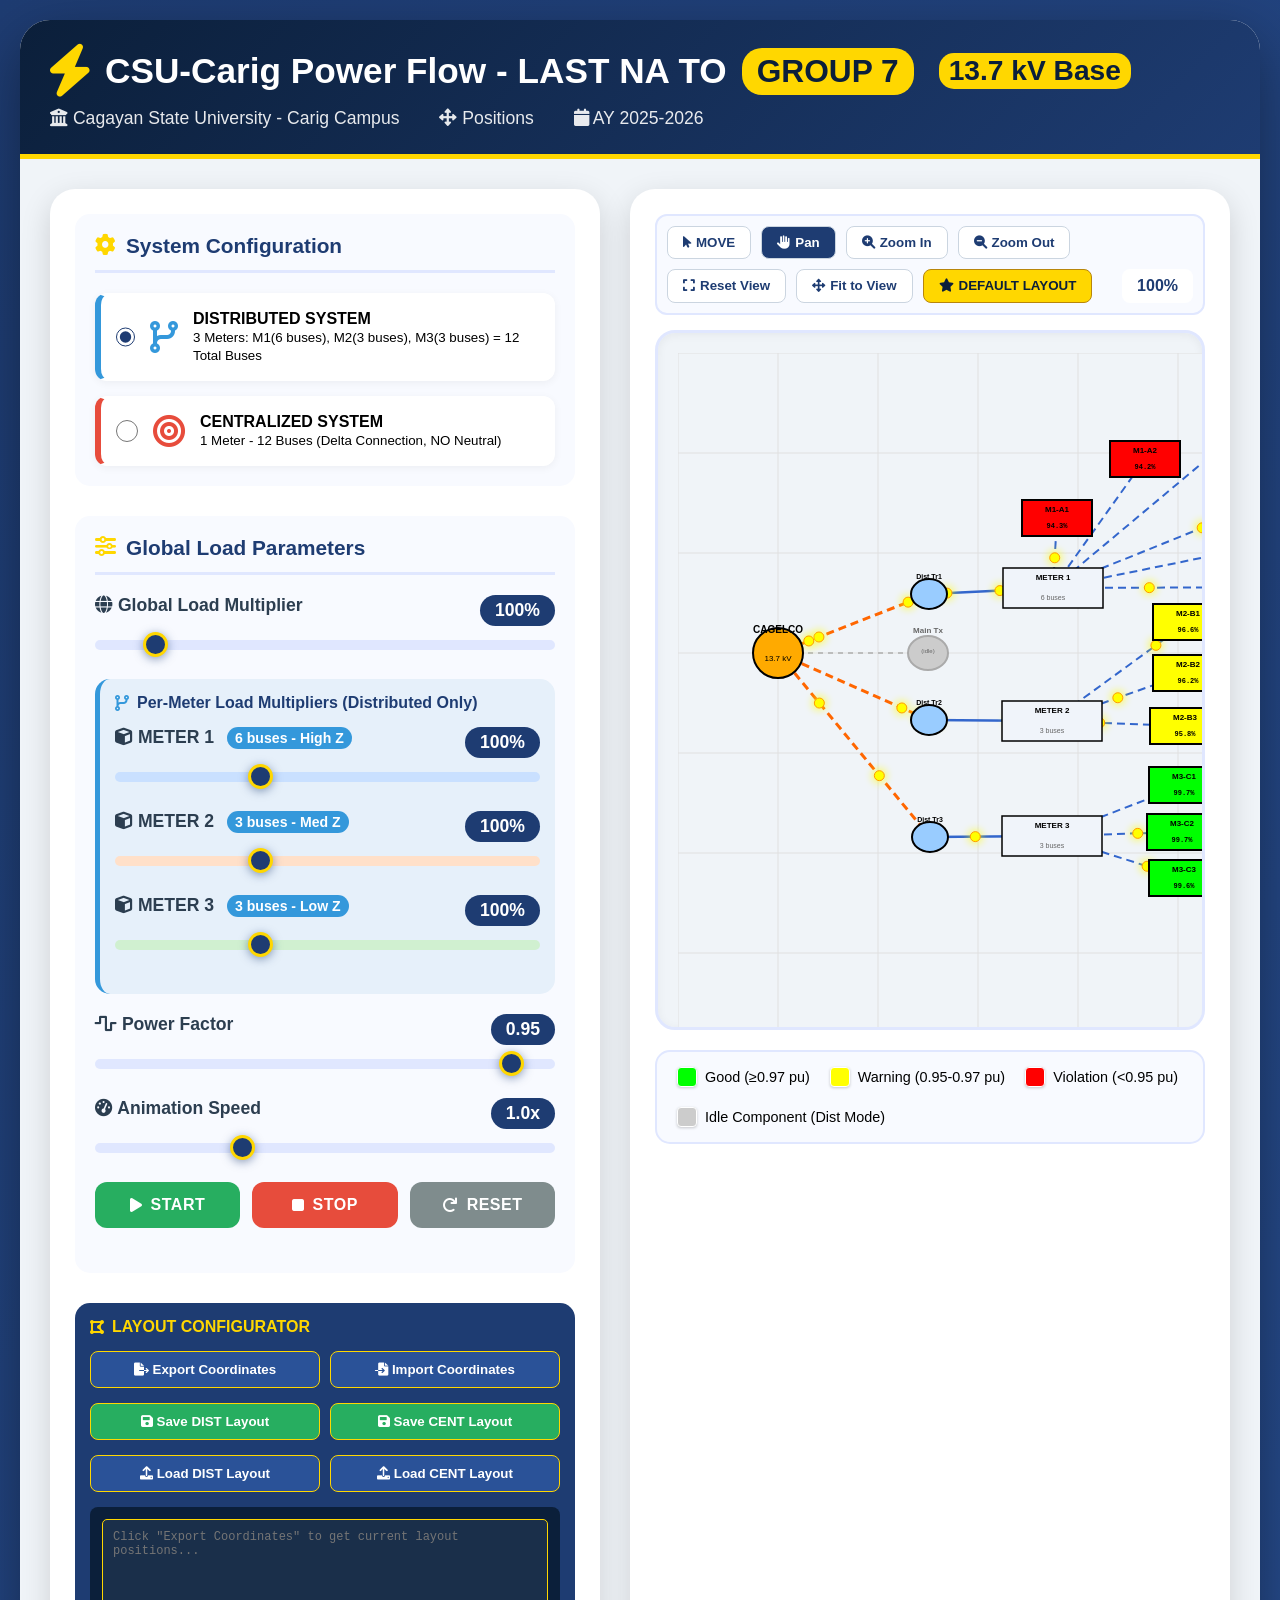
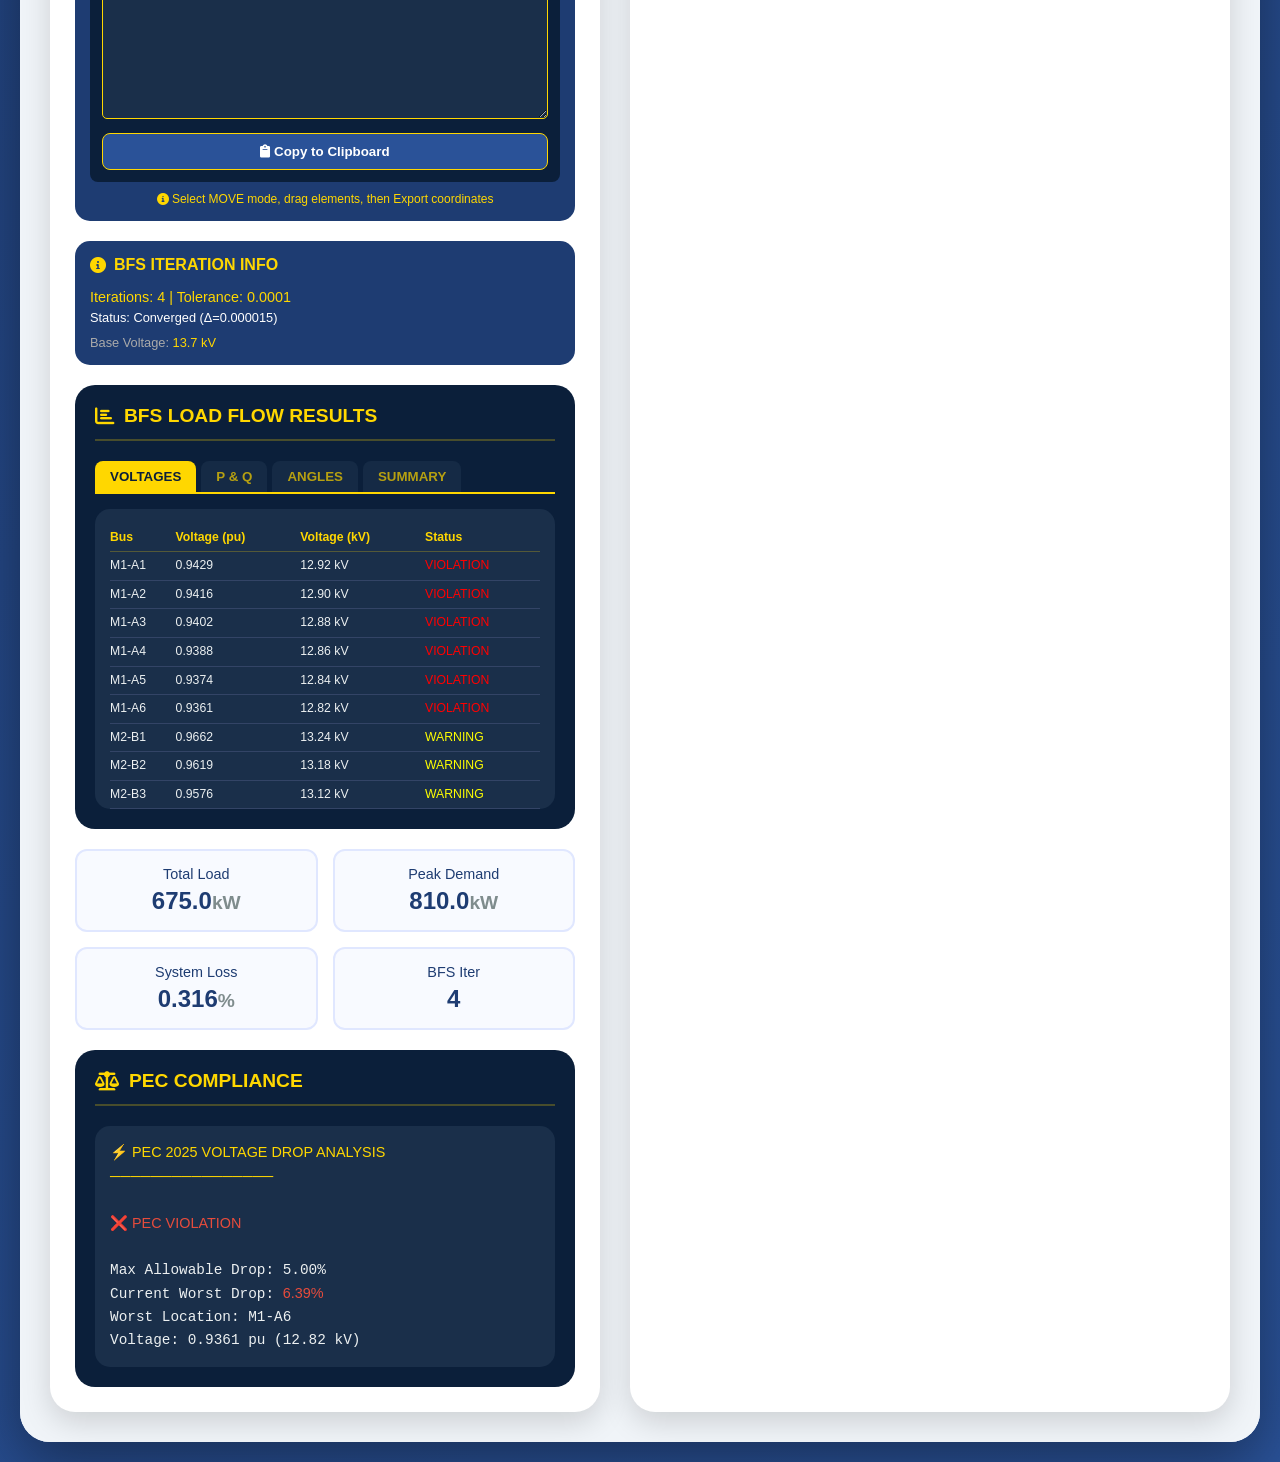
==== commit 1b5fa3d9: "shhh" ====
--- a/index2.html
+++ b/index2.html
@@ -3,7 +3,7 @@
 <head>
     <meta charset="UTF-8">
     <meta name="viewport" content="width=device-width, initial-scale=1.0">
-    <title>CSU-Carig Power Flow - YOUR EXACT LAYOUT</title>
+    <title>CSU-Carig Power Flow - LAST NA TO</title>
     <style>
         * {
             margin: 0;
@@ -602,13 +602,13 @@
         <div class="header">
             <h1>
                 <i class="fas fa-bolt"></i>
-                CSU-Carig Power Flow - YOUR EXACT LAYOUT
+                CSU-Carig Power Flow - LAST NA TO
                 <span class="badge">GROUP 7</span>
                 <span class="base-kv-badge">13.7 kV Base</span>
             </h1>
             <div class="subtitle">
                 <span><i class="fas fa-university"></i> Cagayan State University - Carig Campus</span>
-                <span><i class="fas fa-arrows-alt"></i> Your Custom Positions</span>
+                <span><i class="fas fa-arrows-alt"></i> Positions</span>
                 <span><i class="fas fa-calendar"></i> AY 2025-2026</span>
             </div>
         </div>
